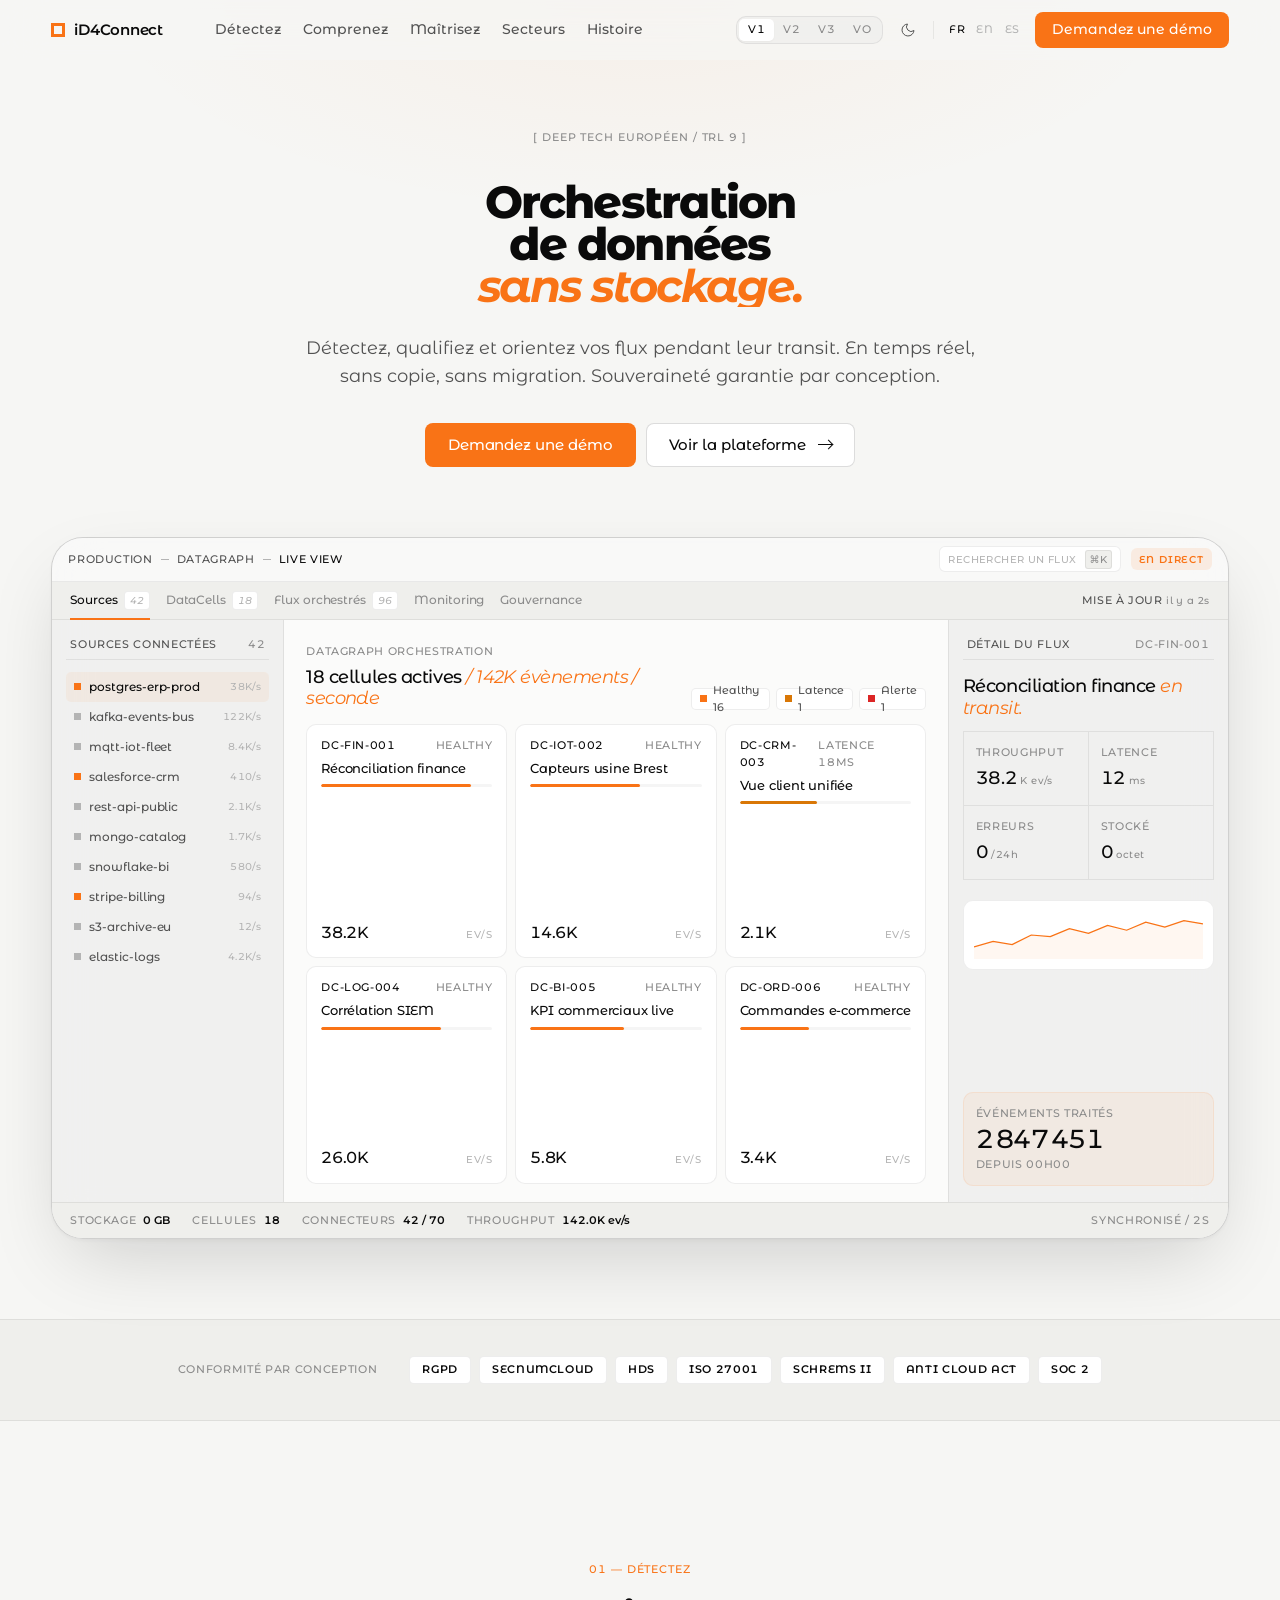
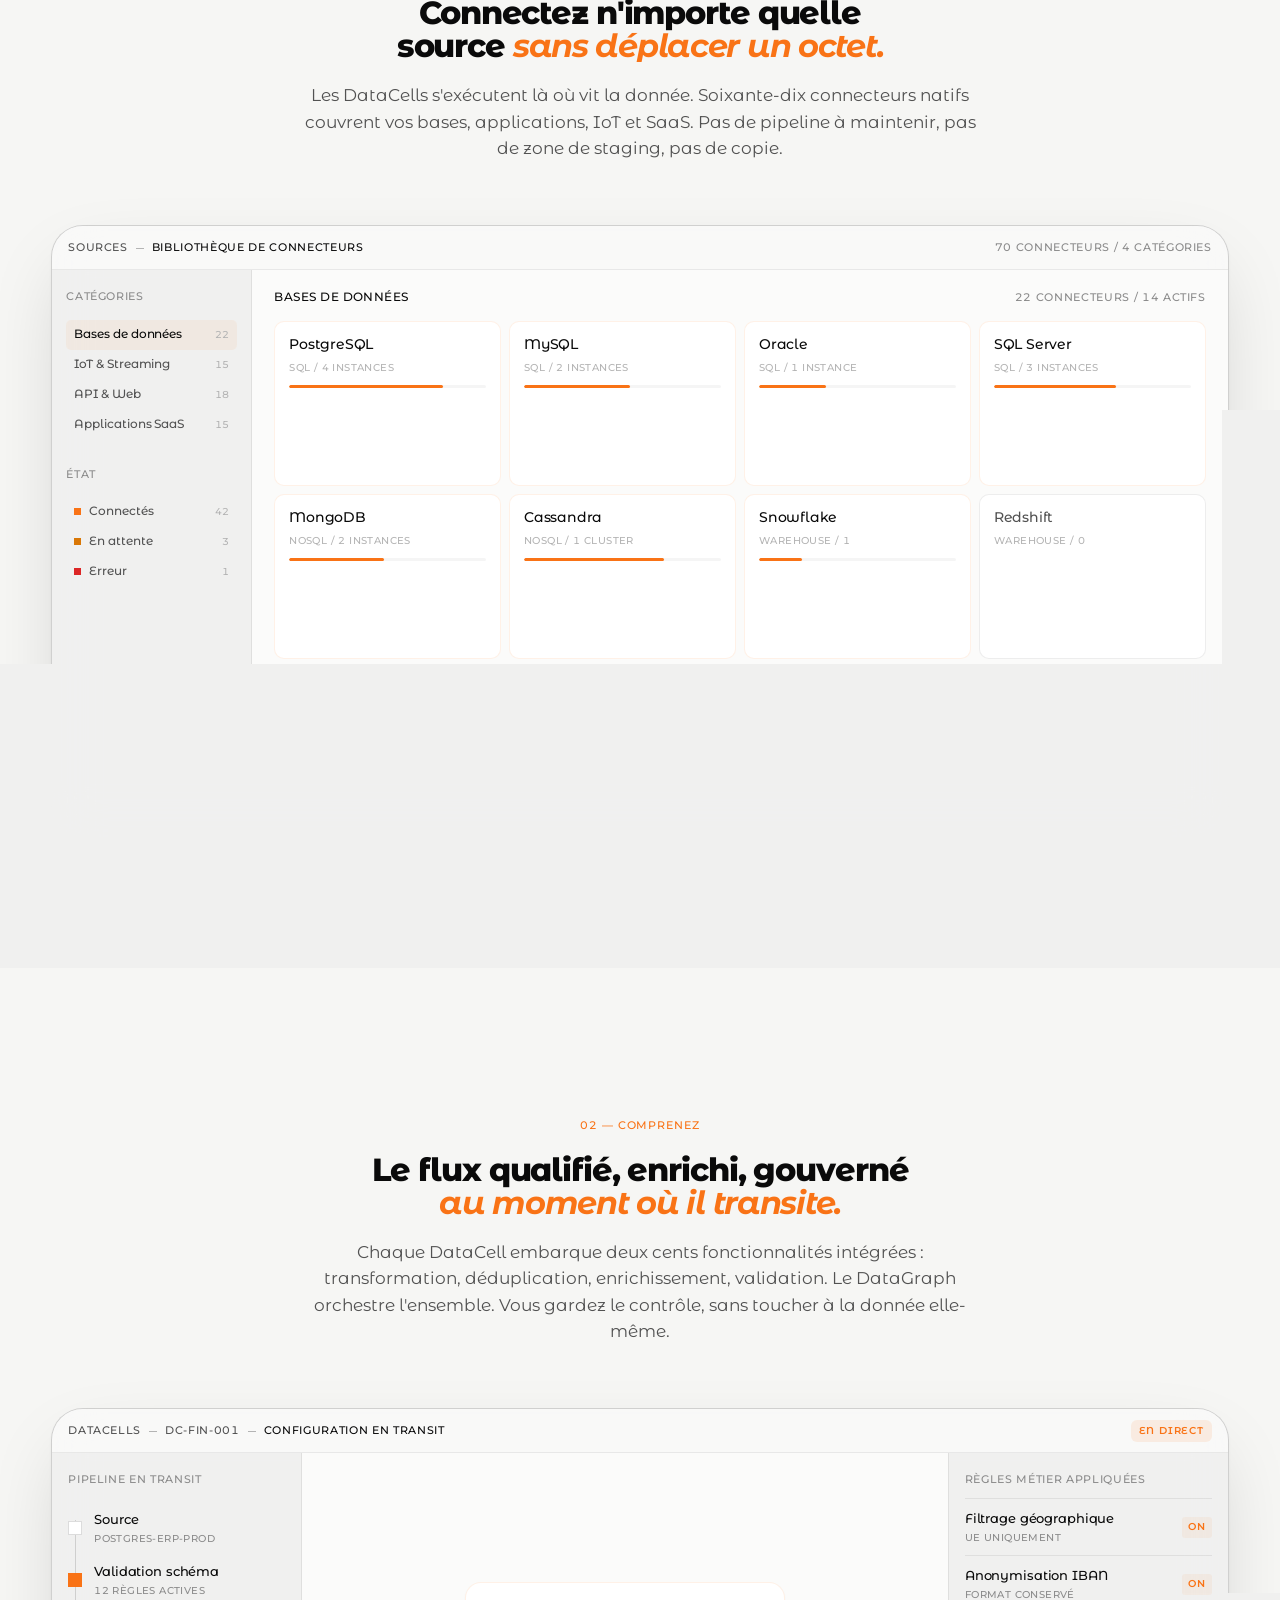
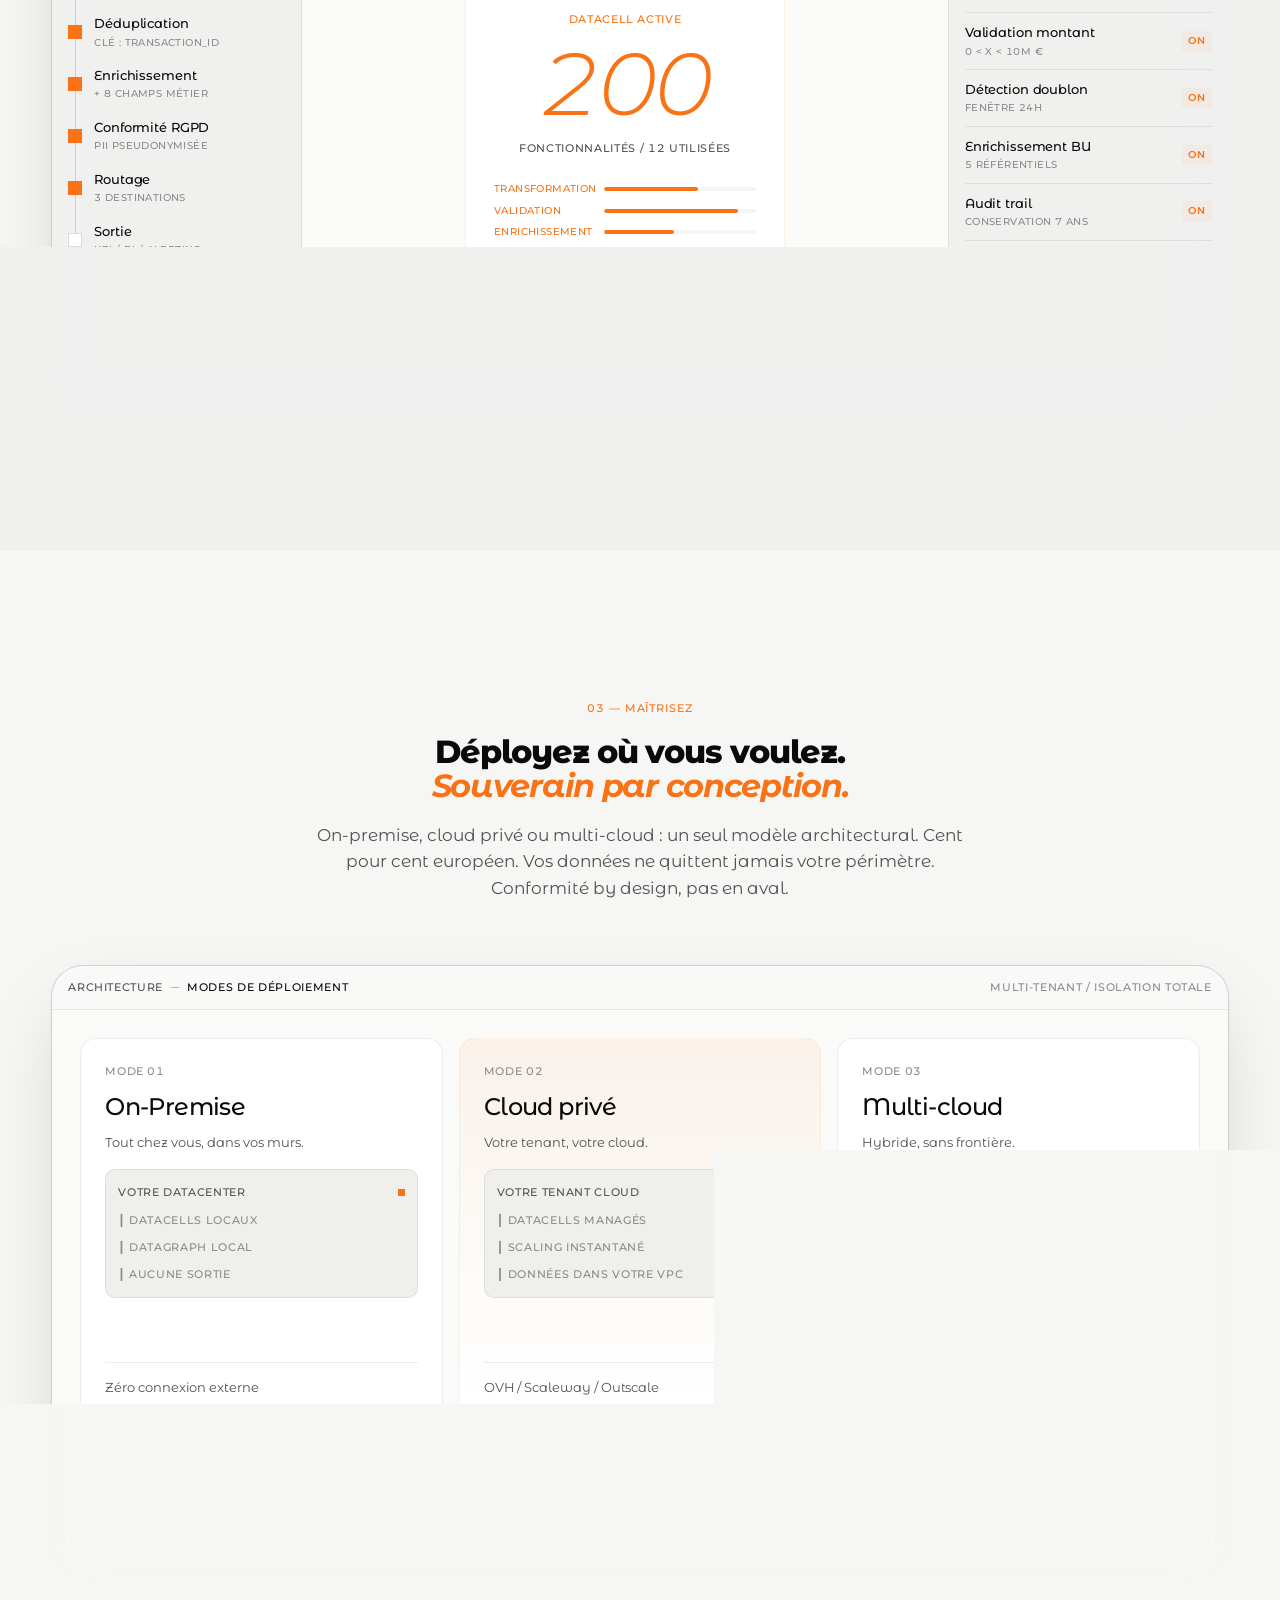
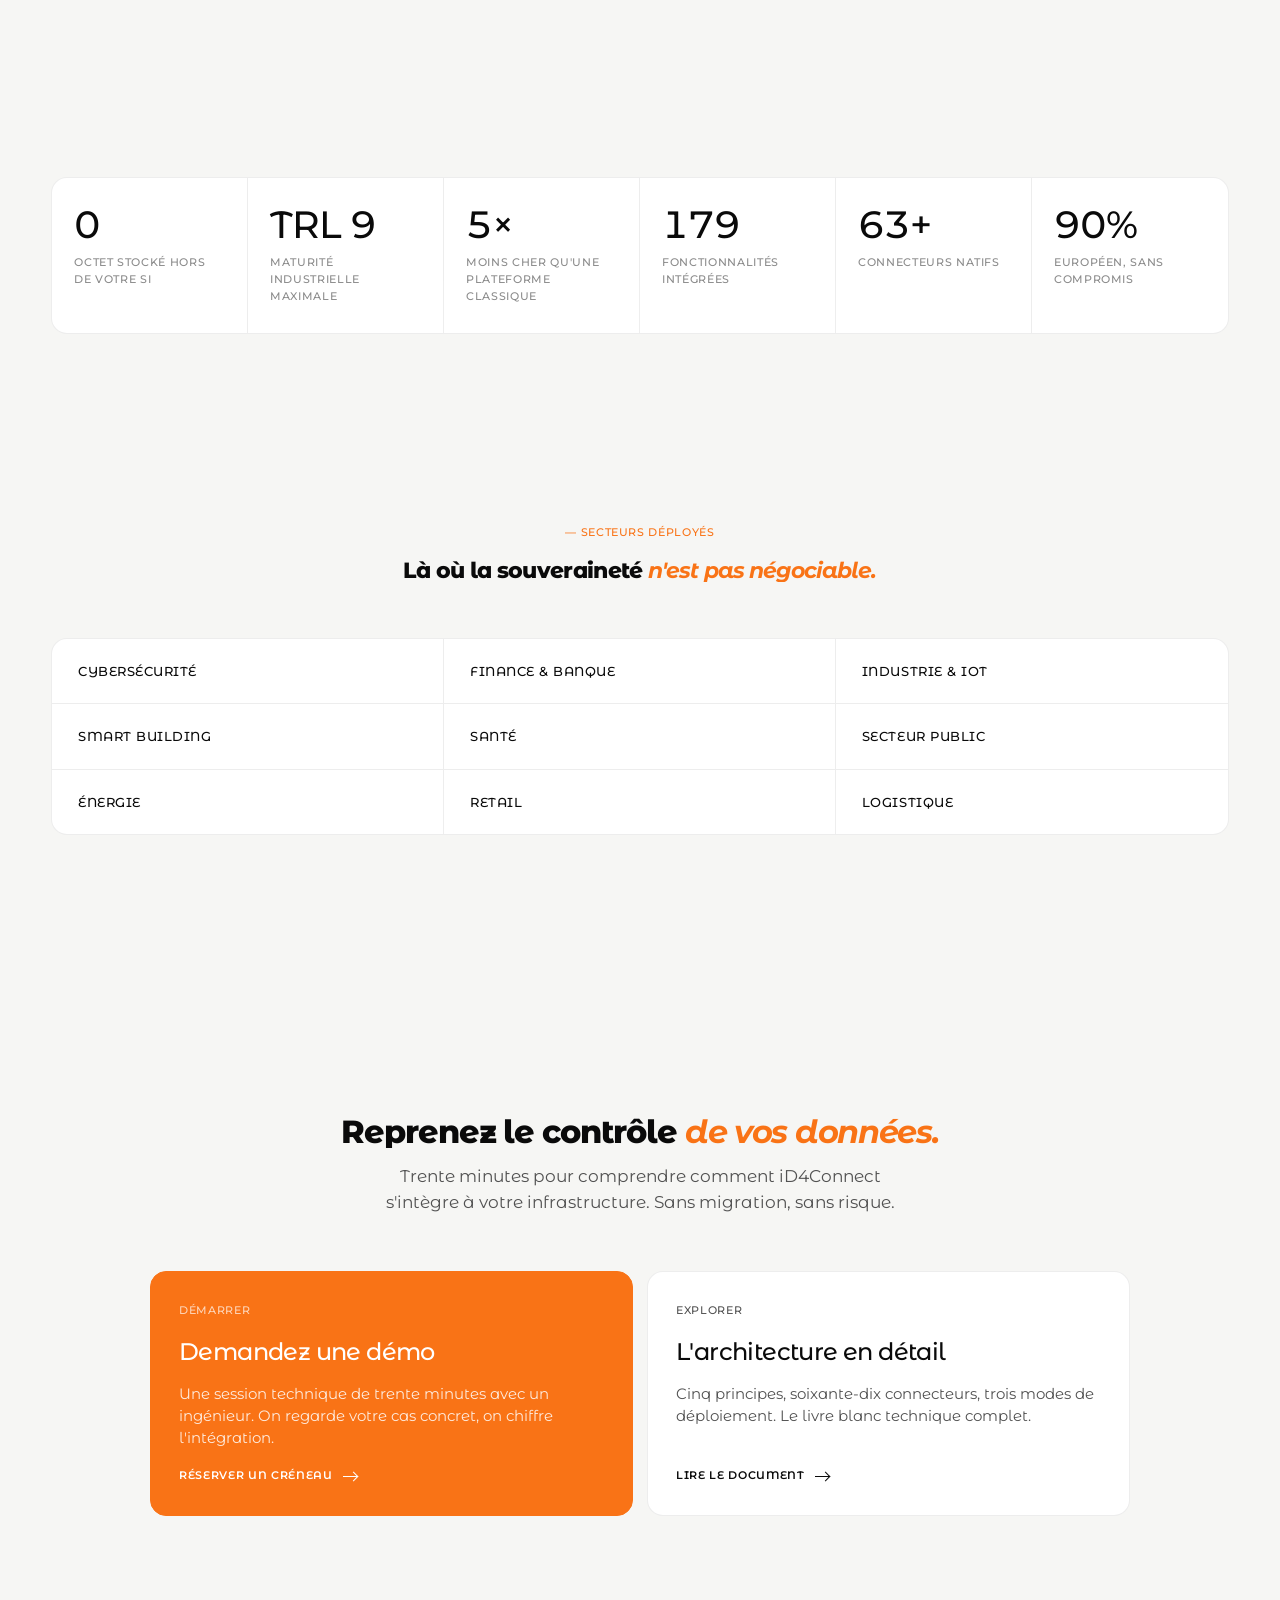
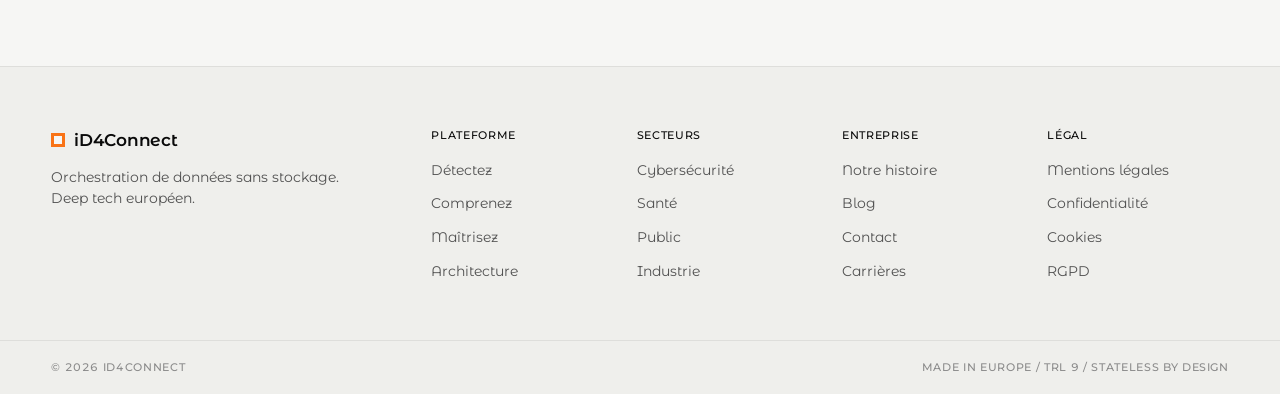
==== index.html @ 60de9e03 "Initial commit: 4 versions de homepage iD4Connect (V1 interfere, V2 Wibify, V3 Databahn, VO original" ====
<!DOCTYPE html>
<html lang="fr" data-theme="light">
<head>
<meta charset="UTF-8">
<meta name="viewport" content="width=device-width, initial-scale=1.0">
<title>iD4Connect — Orchestration de données sans stockage</title>
<meta name="description" content="iD4Connect oriente vos données pendant leur transit. En temps réel, sans copie, sans migration. Souveraineté garantie. Deep tech européen.">
<meta name="theme-color" content="#F6F6F4" media="(prefers-color-scheme: light)">
<meta name="theme-color" content="#0F0F10" media="(prefers-color-scheme: dark)">
<link rel="preconnect" href="https://fonts.googleapis.com">
<link rel="preconnect" href="https://fonts.gstatic.com" crossorigin>
<link href="https://fonts.googleapis.com/css2?family=Montserrat:ital,wght@0,200..900;1,200..900&display=swap" rel="stylesheet">
<link rel="stylesheet" href="css/style.css">
<script>
  (function(){
    try {
      const stored = localStorage.getItem('id4-theme');
      const theme = stored || (window.matchMedia('(prefers-color-scheme: dark)').matches ? 'dark' : 'light');
      document.documentElement.setAttribute('data-theme', theme);
    } catch(e) {}
  })();
</script>
</head>
<body>

<header class="hd" id="hd">
  <div class="hd__inner">
    <a class="hd__brand" href="/">
      <span class="mark"></span>
      <span>iD4Connect</span>
    </a>
    <nav class="hd__nav">
      <a href="#detect">Détectez</a>
      <a href="#understand">Comprenez</a>
      <a href="#master">Maîtrisez</a>
      <a href="#sectors">Secteurs</a>
      <a href="#story">Histoire</a>
    </nav>
    <div class="hd__tools">
      <div class="ver">
        <a class="ver__opt is-active" href="index.html">V1</a>
        <a class="ver__opt" href="v2.html">V2</a>
        <a class="ver__opt" href="v3.html">V3</a>
        <a class="ver__opt" href="vo.html">VO</a>
      </div>
      <button class="hd__theme" id="themeBtn" aria-label="Thème">
        <svg class="ic ic--sun" viewBox="0 0 24 24" fill="none" stroke="currentColor" stroke-width="1.5"><circle cx="12" cy="12" r="4"/><path d="M12 3v2M12 19v2M5.6 5.6l1.4 1.4M17 17l1.4 1.4M3 12h2M19 12h2M5.6 18.4 7 17M17 7l1.4-1.4"/></svg>
        <svg class="ic ic--moon" viewBox="0 0 24 24" fill="none" stroke="currentColor" stroke-width="1.5"><path d="M21 12.8A9 9 0 1 1 11.2 3a7 7 0 0 0 9.8 9.8Z"/></svg>
      </button>
      <div class="lang">
        <button class="is-active">FR</button>
        <button>EN</button>
        <button>ES</button>
      </div>
      <a href="#demo" class="btn btn--accent hd__cta">Demandez une démo</a>
    </div>
  </div>
</header>


<main>


<!-- ========== HERO ========== -->
<section class="hero">
  <div class="wrap">

    <div class="hero__intro">
      <span class="caps">[ Deep tech européen / TRL 9 ]</span>
    </div>

    <div class="hero__center">
      <h1 class="hero__title reveal">
        Orchestration de données <em>sans stockage.</em>
      </h1>
      <p class="hero__sub reveal">
        Détectez, qualifiez et orientez vos flux pendant leur transit. En temps réel, sans copie, sans migration. Souveraineté garantie par conception.
      </p>
      <div class="hero__actions reveal">
        <a href="#demo" class="btn btn--accent btn--lg">Demandez une démo</a>
        <a href="#detect" class="btn btn--ghost btn--lg">Voir la plateforme<span class="arr"></span></a>
      </div>
    </div>

    <!-- ===== HERO MOCKUP : DataGraph Live ===== -->
    <figure class="mock mock--hero reveal" aria-hidden="true">
      <div class="mock__chrome">
        <div class="mock__crumbs">
          <span class="caps">Production</span>
          <span class="mock__sep"></span>
          <span class="caps">DataGraph</span>
          <span class="mock__sep"></span>
          <span class="caps text-ink">Live view</span>
        </div>
        <div class="mock__chrome-r">
          <span class="mock__search"><span class="caps">Rechercher un flux</span><span class="mock__kbd">⌘K</span></span>
          <span class="mock__live">EN DIRECT</span>
        </div>
      </div>

      <nav class="mock__tabs">
        <span class="mock__tab is-active">Sources <em class="num">42</em></span>
        <span class="mock__tab">DataCells <em class="num">18</em></span>
        <span class="mock__tab">Flux orchestrés <em class="num">96</em></span>
        <span class="mock__tab">Monitoring</span>
        <span class="mock__tab">Gouvernance</span>
        <span class="mock__tab-r"><span class="caps">Mise à jour</span> il y a 2s</span>
      </nav>

      <div class="mock__body">

        <aside class="mock__side">
          <div class="mock__side-head">
            <span class="caps">Sources connectées</span>
            <span class="caps mute">42</span>
          </div>
          <ul class="mock__list">
            <li class="is-active"><span class="sq sq--orange"></span>postgres-erp-prod<span class="mute">38K/s</span></li>
            <li><span class="sq"></span>kafka-events-bus<span class="mute">122K/s</span></li>
            <li><span class="sq"></span>mqtt-iot-fleet<span class="mute">8.4K/s</span></li>
            <li><span class="sq sq--orange"></span>salesforce-crm<span class="mute">410/s</span></li>
            <li><span class="sq"></span>rest-api-public<span class="mute">2.1K/s</span></li>
            <li><span class="sq"></span>mongo-catalog<span class="mute">1.7K/s</span></li>
            <li><span class="sq"></span>snowflake-bi<span class="mute">580/s</span></li>
            <li><span class="sq sq--orange"></span>stripe-billing<span class="mute">94/s</span></li>
            <li><span class="sq"></span>s3-archive-eu<span class="mute">12/s</span></li>
            <li><span class="sq"></span>elastic-logs<span class="mute">4.2K/s</span></li>
          </ul>
        </aside>

        <div class="mock__main">
          <div class="mock__main-head">
            <div>
              <span class="caps mute">DataGraph orchestration</span>
              <h3 class="mock__h">18 cellules actives <em>/ 142K évènements / seconde</em></h3>
            </div>
            <div class="mock__chips">
              <span class="chip"><span class="sq sq--orange"></span>Healthy 16</span>
              <span class="chip"><span class="sq sq--amber"></span>Latence 1</span>
              <span class="chip"><span class="sq sq--red"></span>Alerte 1</span>
            </div>
          </div>

          <div class="mock__cells">
            <article class="cellc">
              <header><span class="caps">DC-fin-001</span><span class="caps mute">Healthy</span></header>
              <h4>Réconciliation finance</h4>
              <div class="cellc__bar"><span style="width:84%"></span></div>
              <footer><span class="num">38.2K</span><span class="mute caps">ev/s</span></footer>
            </article>
            <article class="cellc">
              <header><span class="caps">DC-iot-002</span><span class="caps mute">Healthy</span></header>
              <h4>Capteurs usine Brest</h4>
              <div class="cellc__bar"><span style="width:64%"></span></div>
              <footer><span class="num">14.6K</span><span class="mute caps">ev/s</span></footer>
            </article>
            <article class="cellc cellc--alt">
              <header><span class="caps">DC-crm-003</span><span class="caps mute">Latence 18ms</span></header>
              <h4>Vue client unifiée</h4>
              <div class="cellc__bar cellc__bar--alt"><span style="width:48%"></span></div>
              <footer><span class="num">2.1K</span><span class="mute caps">ev/s</span></footer>
            </article>
            <article class="cellc">
              <header><span class="caps">DC-log-004</span><span class="caps mute">Healthy</span></header>
              <h4>Corrélation SIEM</h4>
              <div class="cellc__bar"><span style="width:72%"></span></div>
              <footer><span class="num">26.0K</span><span class="mute caps">ev/s</span></footer>
            </article>
            <article class="cellc">
              <header><span class="caps">DC-bi-005</span><span class="caps mute">Healthy</span></header>
              <h4>KPI commerciaux live</h4>
              <div class="cellc__bar"><span style="width:55%"></span></div>
              <footer><span class="num">5.8K</span><span class="mute caps">ev/s</span></footer>
            </article>
            <article class="cellc">
              <header><span class="caps">DC-ord-006</span><span class="caps mute">Healthy</span></header>
              <h4>Commandes e-commerce</h4>
              <div class="cellc__bar"><span style="width:39%"></span></div>
              <footer><span class="num">3.4K</span><span class="mute caps">ev/s</span></footer>
            </article>
          </div>
        </div>

        <aside class="mock__inspector">
          <div class="mock__side-head">
            <span class="caps">Détail du flux</span>
            <span class="caps mute">DC-fin-001</span>
          </div>
          <h3 class="mock__h">Réconciliation finance <em>en transit.</em></h3>
          <ul class="mock__stats">
            <li><span class="caps mute">Throughput</span><span class="num">38.2<span class="mute">K ev/s</span></span></li>
            <li><span class="caps mute">Latence</span><span class="num">12<span class="mute">ms</span></span></li>
            <li><span class="caps mute">Erreurs</span><span class="num">0<span class="mute">/24h</span></span></li>
            <li><span class="caps mute">Stocké</span><span class="num">0<span class="mute">octet</span></span></li>
          </ul>
          <div class="mock__chart" aria-hidden="true">
            <svg viewBox="0 0 240 60" preserveAspectRatio="none">
              <path d="M0 45 L20 38 L40 42 L60 30 L80 32 L100 22 L120 28 L140 18 L160 24 L180 14 L200 20 L220 12 L240 16" fill="none" stroke="var(--accent)" stroke-width="1.5" />
              <path d="M0 45 L20 38 L40 42 L60 30 L80 32 L100 22 L120 28 L140 18 L160 24 L180 14 L200 20 L220 12 L240 16 L240 60 L0 60 Z" fill="var(--accent-bg-soft)" />
            </svg>
          </div>
          <div class="mock__events">
            <span class="caps mute">Événements traités</span>
            <span class="big">2 847 391</span>
            <span class="caps mute">depuis 00h00</span>
          </div>
        </aside>
      </div>

      <footer class="mock__foot">
        <span><span class="caps mute">Stockage</span> <strong>0 GB</strong></span>
        <span><span class="caps mute">Cellules</span> <strong>18</strong></span>
        <span><span class="caps mute">Connecteurs</span> <strong>42 / 70</strong></span>
        <span><span class="caps mute">Throughput</span> <strong>142.0K ev/s</strong></span>
        <span class="mute caps">Synchronisé / 2s</span>
      </footer>
    </figure>

  </div>
</section>


<!-- ========== TRUST STRIP : COMPLIANCE ========== -->
<section class="trust">
  <div class="wrap trust__inner">
    <span class="caps mute">Conformité par conception</span>
    <ul class="trust__list">
      <li>RGPD</li>
      <li>SecNumCloud</li>
      <li>HDS</li>
      <li>ISO 27001</li>
      <li>Schrems II</li>
      <li>Anti CLOUD Act</li>
      <li>SOC 2</li>
    </ul>
  </div>
</section>


<!-- ========== SECTION 1 : DÉTECTEZ ========== -->
<section class="feature" id="detect">
  <div class="wrap">
    <header class="feature__head">
      <span class="caps">01 — Détectez</span>
      <h2 class="feature__title">
        Connectez n'importe quelle source <em>sans déplacer un octet.</em>
      </h2>
      <p class="feature__sub">
        Les DataCells s'exécutent là où vit la donnée. Soixante-dix connecteurs natifs couvrent vos bases, applications, IoT et SaaS. Pas de pipeline à maintenir, pas de zone de staging, pas de copie.
      </p>
    </header>

    <!-- ===== Mockup : Connecteurs ===== -->
    <figure class="mock mock--feature reveal" aria-hidden="true">
      <div class="mock__chrome">
        <div class="mock__crumbs">
          <span class="caps">Sources</span>
          <span class="mock__sep"></span>
          <span class="caps text-ink">Bibliothèque de connecteurs</span>
        </div>
        <div class="mock__chrome-r">
          <span class="caps mute">70 connecteurs / 4 catégories</span>
        </div>
      </div>

      <div class="conn">

        <aside class="conn__side">
          <span class="caps mute">Catégories</span>
          <ul class="conn__cats">
            <li class="is-active">Bases de données <span class="num">22</span></li>
            <li>IoT &amp; Streaming <span class="num">15</span></li>
            <li>API &amp; Web <span class="num">18</span></li>
            <li>Applications SaaS <span class="num">15</span></li>
          </ul>
          <span class="caps mute" style="margin-top:18px">État</span>
          <ul class="conn__cats">
            <li><span class="sq sq--orange"></span>Connectés <span class="num">42</span></li>
            <li><span class="sq sq--amber"></span>En attente <span class="num">3</span></li>
            <li><span class="sq sq--red"></span>Erreur <span class="num">1</span></li>
          </ul>
        </aside>

        <div class="conn__main">
          <div class="conn__bar">
            <span class="caps mute">Bases de données</span>
            <span class="caps mute">22 connecteurs / 14 actifs</span>
          </div>
          <div class="conn__grid">
            <article class="cn is-on"><div class="cn__name">PostgreSQL</div><div class="cn__sub mute caps">SQL / 4 instances</div><div class="cn__bar"><span style="width:78%"></span></div></article>
            <article class="cn is-on"><div class="cn__name">MySQL</div><div class="cn__sub mute caps">SQL / 2 instances</div><div class="cn__bar"><span style="width:54%"></span></div></article>
            <article class="cn is-on"><div class="cn__name">Oracle</div><div class="cn__sub mute caps">SQL / 1 instance</div><div class="cn__bar"><span style="width:34%"></span></div></article>
            <article class="cn is-on"><div class="cn__name">SQL Server</div><div class="cn__sub mute caps">SQL / 3 instances</div><div class="cn__bar"><span style="width:62%"></span></div></article>
            <article class="cn is-on"><div class="cn__name">MongoDB</div><div class="cn__sub mute caps">NoSQL / 2 instances</div><div class="cn__bar"><span style="width:48%"></span></div></article>
            <article class="cn is-on"><div class="cn__name">Cassandra</div><div class="cn__sub mute caps">NoSQL / 1 cluster</div><div class="cn__bar"><span style="width:71%"></span></div></article>
            <article class="cn is-on"><div class="cn__name">Snowflake</div><div class="cn__sub mute caps">Warehouse / 1</div><div class="cn__bar"><span style="width:22%"></span></div></article>
            <article class="cn"><div class="cn__name">Redshift</div><div class="cn__sub mute caps">Warehouse / 0</div></article>
            <article class="cn"><div class="cn__name">BigQuery</div><div class="cn__sub mute caps">Warehouse / 0</div></article>
            <article class="cn"><div class="cn__name">Redis</div><div class="cn__sub mute caps">Cache / 0</div></article>
            <article class="cn"><div class="cn__name">Elasticsearch</div><div class="cn__sub mute caps">Search / 0</div></article>
            <article class="cn cn--add"><div class="cn__name">+ Ajouter</div><div class="cn__sub mute caps">11 disponibles</div></article>
          </div>
        </div>
      </div>
    </figure>
  </div>
</section>


<!-- ========== SECTION 2 : COMPRENEZ ========== -->
<section class="feature" id="understand">
  <div class="wrap">
    <header class="feature__head">
      <span class="caps">02 — Comprenez</span>
      <h2 class="feature__title">
        Le flux qualifié, enrichi, gouverné <em>au moment où il transite.</em>
      </h2>
      <p class="feature__sub">
        Chaque DataCell embarque deux cents fonctionnalités intégrées : transformation, déduplication, enrichissement, validation. Le DataGraph orchestre l'ensemble. Vous gardez le contrôle, sans toucher à la donnée elle-même.
      </p>
    </header>

    <!-- ===== Mockup : Cellule en cours ===== -->
    <figure class="mock mock--feature reveal" aria-hidden="true">
      <div class="mock__chrome">
        <div class="mock__crumbs">
          <span class="caps">DataCells</span>
          <span class="mock__sep"></span>
          <span class="caps">DC-fin-001</span>
          <span class="mock__sep"></span>
          <span class="caps text-ink">Configuration en transit</span>
        </div>
        <div class="mock__chrome-r">
          <span class="mock__live">EN DIRECT</span>
        </div>
      </div>

      <div class="dccfg">
        <aside class="dccfg__pipeline">
          <span class="caps mute">Pipeline en transit</span>
          <ul class="pipe">
            <li><span class="pipe__sq"></span><div><strong>Source</strong><span class="mute caps">postgres-erp-prod</span></div></li>
            <li><span class="pipe__sq pipe__sq--on"></span><div><strong>Validation schéma</strong><span class="mute caps">12 règles actives</span></div></li>
            <li><span class="pipe__sq pipe__sq--on"></span><div><strong>Déduplication</strong><span class="mute caps">clé : transaction_id</span></div></li>
            <li><span class="pipe__sq pipe__sq--on"></span><div><strong>Enrichissement</strong><span class="mute caps">+ 8 champs métier</span></div></li>
            <li><span class="pipe__sq pipe__sq--on"></span><div><strong>Conformité RGPD</strong><span class="mute caps">PII pseudonymisée</span></div></li>
            <li><span class="pipe__sq pipe__sq--on"></span><div><strong>Routage</strong><span class="mute caps">3 destinations</span></div></li>
            <li><span class="pipe__sq"></span><div><strong>Sortie</strong><span class="mute caps">KPI / BI / alerting</span></div></li>
          </ul>
        </aside>

        <div class="dccfg__center">
          <div class="dccfg__hero">
            <span class="caps mute">DataCell active</span>
            <div class="dccfg__num"><em>200</em></div>
            <span class="caps">fonctionnalités / 12 utilisées</span>
            <div class="dccfg__meter">
              <div class="dccfg__meter-row"><span class="caps mute">Transformation</span><span class="meter"><span style="width:62%"></span></span></div>
              <div class="dccfg__meter-row"><span class="caps mute">Validation</span><span class="meter"><span style="width:88%"></span></span></div>
              <div class="dccfg__meter-row"><span class="caps mute">Enrichissement</span><span class="meter"><span style="width:46%"></span></span></div>
              <div class="dccfg__meter-row"><span class="caps mute">Gouvernance</span><span class="meter"><span style="width:74%"></span></span></div>
            </div>
          </div>
        </div>

        <aside class="dccfg__rules">
          <span class="caps mute">Règles métier appliquées</span>
          <ul class="rules">
            <li><div><strong>Filtrage géographique</strong><span class="mute caps">UE uniquement</span></div><span class="caps">ON</span></li>
            <li><div><strong>Anonymisation IBAN</strong><span class="mute caps">format conservé</span></div><span class="caps">ON</span></li>
            <li><div><strong>Validation montant</strong><span class="mute caps">0 &lt; x &lt; 10M €</span></div><span class="caps">ON</span></li>
            <li><div><strong>Détection doublon</strong><span class="mute caps">fenêtre 24h</span></div><span class="caps">ON</span></li>
            <li><div><strong>Enrichissement BU</strong><span class="mute caps">5 référentiels</span></div><span class="caps">ON</span></li>
            <li><div><strong>Audit trail</strong><span class="mute caps">conservation 7 ans</span></div><span class="caps">ON</span></li>
          </ul>
        </aside>
      </div>
    </figure>
  </div>
</section>


<!-- ========== SECTION 3 : MAÎTRISEZ ========== -->
<section class="feature" id="master">
  <div class="wrap">
    <header class="feature__head">
      <span class="caps">03 — Maîtrisez</span>
      <h2 class="feature__title">
        Déployez où vous voulez. <em>Souverain par conception.</em>
      </h2>
      <p class="feature__sub">
        On-premise, cloud privé ou multi-cloud : un seul modèle architectural. Cent pour cent européen. Vos données ne quittent jamais votre périmètre. Conformité by design, pas en aval.
      </p>
    </header>

    <!-- ===== Mockup : Modes de déploiement ===== -->
    <figure class="mock mock--feature reveal" aria-hidden="true">
      <div class="mock__chrome">
        <div class="mock__crumbs">
          <span class="caps">Architecture</span>
          <span class="mock__sep"></span>
          <span class="caps text-ink">Modes de déploiement</span>
        </div>
        <div class="mock__chrome-r">
          <span class="caps mute">Multi-tenant / isolation totale</span>
        </div>
      </div>

      <div class="dep">

        <article class="dep__mode">
          <header>
            <span class="caps mute">Mode 01</span>
            <h3>On-Premise</h3>
            <p>Tout chez vous, dans vos murs.</p>
          </header>
          <div class="dep__schema">
            <span class="schema-row"><span class="caps">Votre datacenter</span><span class="sq sq--orange"></span></span>
            <span class="schema-row"><span class="caps mute">┃ DataCells locaux</span></span>
            <span class="schema-row"><span class="caps mute">┃ DataGraph local</span></span>
            <span class="schema-row"><span class="caps mute">┃ Aucune sortie</span></span>
          </div>
          <ul class="dep__feat">
            <li>Zéro connexion externe</li>
            <li>Air-gap possible</li>
            <li>Conformité défense / santé</li>
          </ul>
        </article>

        <article class="dep__mode dep__mode--alt">
          <header>
            <span class="caps mute">Mode 02</span>
            <h3>Cloud privé</h3>
            <p>Votre tenant, votre cloud.</p>
          </header>
          <div class="dep__schema">
            <span class="schema-row"><span class="caps">Votre tenant cloud</span><span class="sq sq--orange"></span></span>
            <span class="schema-row"><span class="caps mute">┃ DataCells managés</span></span>
            <span class="schema-row"><span class="caps mute">┃ Scaling instantané</span></span>
            <span class="schema-row"><span class="caps mute">┃ Données dans votre VPC</span></span>
          </div>
          <ul class="dep__feat">
            <li>OVH / Scaleway / Outscale</li>
            <li>Azure / AWS / GCP</li>
            <li>Compatible souveraineté</li>
          </ul>
        </article>

        <article class="dep__mode">
          <header>
            <span class="caps mute">Mode 03</span>
            <h3>Multi-cloud</h3>
            <p>Hybride, sans frontière.</p>
          </header>
          <div class="dep__schema">
            <span class="schema-row"><span class="caps">Sensible / local</span><span class="sq sq--orange"></span></span>
            <span class="schema-row"><span class="caps">Léger / cloud</span><span class="sq sq--orange"></span></span>
            <span class="schema-row"><span class="caps mute">┃ DataGraph fédéré</span></span>
            <span class="schema-row"><span class="caps mute">┃ Migration progressive</span></span>
          </div>
          <ul class="dep__feat">
            <li>Données locales chez vous</li>
            <li>Flux légers en cloud</li>
            <li>Bascule sans interruption</li>
          </ul>
        </article>
      </div>

      <footer class="dep__foot">
        <span class="caps mute">Conformité par conception</span>
        <ul class="dep__badges">
          <li>RGPD</li>
          <li>Schrems II</li>
          <li>Anti CLOUD Act</li>
          <li>HDS</li>
          <li>SecNumCloud</li>
          <li>ISO 27001</li>
        </ul>
      </footer>
    </figure>
  </div>
</section>


<!-- ========== STATS ========== -->
<section class="metrics">
  <div class="wrap">
    <div class="mt__row">
      <div class="mt"><span class="mt__num"><span class="ct" data-target="0">0</span></span><span class="caps mute">octet stocké hors de votre SI</span></div>
      <div class="mt"><span class="mt__num">TRL <span class="ct" data-target="9">9</span></span><span class="caps mute">maturité industrielle maximale</span></div>
      <div class="mt"><span class="mt__num"><span class="ct" data-target="5">5</span>×</span><span class="caps mute">moins cher qu'une plateforme classique</span></div>
      <div class="mt"><span class="mt__num"><span class="ct" data-target="200">200</span></span><span class="caps mute">fonctionnalités intégrées</span></div>
      <div class="mt"><span class="mt__num"><span class="ct" data-target="70">70</span>+</span><span class="caps mute">connecteurs natifs</span></div>
      <div class="mt"><span class="mt__num"><span class="ct" data-target="100">100</span>%</span><span class="caps mute">européen, sans compromis</span></div>
    </div>
  </div>
</section>


<!-- ========== SECTORS ========== -->
<section class="sectors" id="sectors">
  <div class="wrap">
    <header class="sc__head">
      <span class="caps">— Secteurs déployés</span>
      <h2 class="sc__title">
        Là où la souveraineté <em>n'est pas négociable.</em>
      </h2>
    </header>
    <ul class="sc__list">
      <li>Cybersécurité</li>
      <li>Finance &amp; Banque</li>
      <li>Industrie &amp; IoT</li>
      <li>Smart Building</li>
      <li>Santé</li>
      <li>Secteur Public</li>
      <li>Énergie</li>
      <li>Retail</li>
      <li>Logistique</li>
    </ul>
  </div>
</section>


<!-- ========== FINAL CTA ========== -->
<section class="final-cta" id="demo">
  <div class="wrap">
    <header class="fc__head">
      <h2 class="fc__title">
        Reprenez le contrôle <em>de vos données.</em>
      </h2>
      <p class="fc__sub">
        Trente minutes pour comprendre comment iD4Connect s'intègre à votre infrastructure. Sans migration, sans risque.
      </p>
    </header>
    <div class="fc__cards">
      <a href="#" class="fc__card fc__card--primary">
        <span class="caps fc__tag">Démarrer</span>
        <h3>Demandez une démo</h3>
        <p>Une session technique de trente minutes avec un ingénieur. On regarde votre cas concret, on chiffre l'intégration.</p>
        <span class="fc__action">Réserver un créneau<span class="arr"></span></span>
      </a>
      <a href="#" class="fc__card">
        <span class="caps fc__tag">Explorer</span>
        <h3>L'architecture en détail</h3>
        <p>Cinq principes, soixante-dix connecteurs, trois modes de déploiement. Le livre blanc technique complet.</p>
        <span class="fc__action">Lire le document<span class="arr"></span></span>
      </a>
    </div>
  </div>
</section>

</main>


<footer class="ft">
  <div class="wrap ft__inner">
    <div class="ft__brand">
      <div class="hd__brand"><span class="mark"></span><span>iD4Connect</span></div>
      <p>Orchestration de données sans stockage.<br>Deep tech européen.</p>
    </div>
    <div class="ft__cols">
      <div class="ft__col"><span class="caps">Plateforme</span><ul><li><a href="#detect">Détectez</a></li><li><a href="#understand">Comprenez</a></li><li><a href="#master">Maîtrisez</a></li><li><a href="#">Architecture</a></li></ul></div>
      <div class="ft__col"><span class="caps">Secteurs</span><ul><li><a href="#">Cybersécurité</a></li><li><a href="#">Santé</a></li><li><a href="#">Public</a></li><li><a href="#">Industrie</a></li></ul></div>
      <div class="ft__col"><span class="caps">Entreprise</span><ul><li><a href="#">Notre histoire</a></li><li><a href="#">Blog</a></li><li><a href="#">Contact</a></li><li><a href="#">Carrières</a></li></ul></div>
      <div class="ft__col"><span class="caps">Légal</span><ul><li><a href="#">Mentions légales</a></li><li><a href="#">Confidentialité</a></li><li><a href="#">Cookies</a></li><li><a href="#">RGPD</a></li></ul></div>
    </div>
  </div>
  <div class="ft__bottom">
    <div class="wrap ft__bottom-inner">
      <span class="caps mute">© 2026 iD4Connect</span>
      <span class="caps mute">Made in Europe / TRL 9 / Stateless by design</span>
    </div>
  </div>
</footer>

<script src="js/main.js"></script>
</body>
</html>
---- css/style.css ----
/* ============================================================
   iD4Connect V1 — interfere.com inspired
   ONE FONT : Inter Variable (italic + roman, 200-900)
   Brand orange : #F97316
   ============================================================ */

:root[data-theme="light"] {
  --bg: #F6F6F4;
  --bg-deep: #EFEFEC;
  --surface: #FFFFFF;
  --surface-soft: rgba(235, 235, 235, 0.55);
  --surface-glass: rgba(255, 255, 255, 0.6);

  --ink-1: #0A0A0A;
  --ink-2: #525252;
  --ink-3: #8B8B8B;
  --ink-4: #B4B4B4;

  --line-1: rgba(10, 10, 10, 0.07);
  --line-2: rgba(10, 10, 10, 0.14);
  --line-3: rgba(10, 10, 10, 0.04);

  --accent: #F97316;
  --accent-hover: #EA6C0A;
  --accent-soft: rgba(249, 115, 22, 0.10);
  --accent-bg-soft: rgba(249, 115, 22, 0.06);
  --accent-fg: #FFFFFF;

  --amber: #D97706;
  --red: #DC2626;

  --shadow-mock: 0 2px 4px rgba(10,10,10,0.04), 0 30px 80px -20px rgba(10,10,10,0.18);
  --shadow-card: 0 1px 2px rgba(10,10,10,0.04);
  --shadow-card-hover: 0 6px 24px rgba(10,10,10,0.08);

  --gradient-bg: radial-gradient(ellipse 70% 40% at 50% 0%, rgba(249,115,22,0.05) 0%, transparent 60%);
}

:root[data-theme="dark"] {
  --bg: #0F0F10;
  --bg-deep: #08080A;
  --surface: #1A1A1B;
  --surface-soft: rgba(255, 255, 255, 0.04);
  --surface-glass: rgba(26, 26, 27, 0.6);

  --ink-1: #F5F5F4;
  --ink-2: #B0B0B0;
  --ink-3: #777777;
  --ink-4: #525252;

  --line-1: rgba(255, 255, 255, 0.07);
  --line-2: rgba(255, 255, 255, 0.16);
  --line-3: rgba(255, 255, 255, 0.04);

  --accent: #FF7A1A;
  --accent-hover: #F97316;
  --accent-soft: rgba(255, 122, 26, 0.12);
  --accent-bg-soft: rgba(255, 122, 26, 0.08);
  --accent-fg: #0F0F10;

  --amber: #F59E0B;
  --red: #EF4444;

  --shadow-mock: 0 2px 4px rgba(0,0,0,0.5), 0 30px 80px -20px rgba(0,0,0,0.6);
  --shadow-card: 0 1px 2px rgba(0,0,0,0.4);
  --shadow-card-hover: 0 6px 24px rgba(0,0,0,0.5);

  --gradient-bg: radial-gradient(ellipse 70% 40% at 50% 0%, rgba(255,122,26,0.08) 0%, transparent 60%);
}

:root {
  --font: "Montserrat", -apple-system, system-ui, sans-serif;

  --header-h: 60px;
  --max: 1320px;
  --pad-x: clamp(20px, 4vw, 56px);

  --r-xs: 4px;
  --r-sm: 6px;
  --r-md: 10px;
  --r-lg: 16px;
  --r-xl: 24px;
  --r-2xl: 32px;

  --ease: cubic-bezier(0.16, 1, 0.3, 1);
  --ease-io: cubic-bezier(0.65, 0, 0.35, 1);
}

* { box-sizing: border-box; margin: 0; padding: 0; }

html {
  background: var(--bg);
  color: var(--ink-1);
  font-family: var(--font);
  -webkit-font-smoothing: antialiased;
  -moz-osx-font-smoothing: grayscale;
  scroll-behavior: smooth;
  scroll-padding-top: var(--header-h);
  font-feature-settings: "ss01", "cv01", "cv11";
}

body {
  font-size: 16px;
  line-height: 1.55;
  background: var(--bg);
  background-image: var(--gradient-bg);
  background-attachment: fixed;
  color: var(--ink-1);
  overflow-x: hidden;
  transition: background-color 0.3s var(--ease), color 0.3s var(--ease);
}

::selection { background: var(--accent); color: var(--accent-fg); }

a { color: inherit; text-decoration: none; }
button { background: none; border: 0; color: inherit; cursor: pointer; font: inherit; }
ul, ol { list-style: none; }
img, svg { display: block; max-width: 100%; }
em { font-style: italic; font-weight: inherit; }

.wrap {
  width: 100%;
  max-width: var(--max);
  margin: 0 auto;
  padding-left: var(--pad-x);
  padding-right: var(--pad-x);
}

.caps {
  display: inline-block;
  font-size: 11px;
  font-weight: 500;
  letter-spacing: 0.06em;
  text-transform: uppercase;
  color: var(--ink-2);
  font-feature-settings: "tnum";
}

.text-ink { color: var(--ink-1); }
.mute { color: var(--ink-3); }
.num { font-variant-numeric: tabular-nums; font-weight: 500; }


/* ============ HEADER ============ */

.hd {
  position: fixed;
  top: 0; left: 0; right: 0;
  z-index: 100;
  height: var(--header-h);
  background: color-mix(in srgb, var(--bg) 75%, transparent);
  backdrop-filter: blur(20px) saturate(140%);
  -webkit-backdrop-filter: blur(20px) saturate(140%);
  border-bottom: 0.5px solid transparent;
  transition: background 0.3s var(--ease), border-color 0.3s var(--ease);
}

.hd.is-scrolled { border-bottom-color: var(--line-1); }

.hd__inner {
  height: 100%;
  max-width: var(--max);
  margin: 0 auto;
  padding: 0 var(--pad-x);
  display: flex;
  align-items: center;
  gap: 28px;
}

.hd__brand {
  display: flex;
  align-items: center;
  gap: 9px;
  font-size: 15px;
  font-weight: 600;
  letter-spacing: -0.015em;
  flex-shrink: 0;
}

.mark {
  width: 14px;
  height: 14px;
  background: var(--accent);
  position: relative;
  flex-shrink: 0;
}
.mark::after {
  content: "";
  position: absolute;
  inset: 3px;
  background: var(--bg);
}

.hd__nav {
  display: flex;
  align-items: center;
  gap: 2px;
  margin-left: 14px;
}

.hd__nav a {
  height: 28px;
  padding: 0 10px;
  display: inline-flex;
  align-items: center;
  font-size: 13.5px;
  font-weight: 500;
  color: var(--ink-2);
  border-radius: var(--r-sm);
  transition: color 0.15s, background 0.15s;
}

.hd__nav a:hover { color: var(--ink-1); background: var(--line-3); }

.hd__tools {
  margin-left: auto;
  display: flex;
  align-items: center;
  gap: 10px;
}

.ver {
  display: flex;
  align-items: center;
  height: 28px;
  padding: 2px;
  background: var(--surface-soft);
  border: 0.5px solid var(--line-1);
  border-radius: var(--r-md);
}
.ver__opt {
  height: 22px;
  padding: 0 9px;
  display: inline-flex;
  align-items: center;
  font-size: 11px;
  font-weight: 500;
  letter-spacing: 0.04em;
  color: var(--ink-3);
  border-radius: 5px;
  transition: color 0.15s, background 0.15s;
  font-variant-numeric: tabular-nums;
}
.ver__opt:hover { color: var(--ink-1); }
.ver__opt.is-active {
  background: var(--surface);
  color: var(--ink-1);
  box-shadow: var(--shadow-card);
}

.hd__theme {
  width: 30px;
  height: 30px;
  display: inline-flex;
  align-items: center;
  justify-content: center;
  border-radius: var(--r-sm);
  color: var(--ink-2);
  transition: color 0.15s, background 0.15s;
}
.hd__theme:hover { color: var(--ink-1); background: var(--line-3); }
.hd__theme .ic { width: 16px; height: 16px; }

[data-theme="light"] .ic--moon { display: block; }
[data-theme="light"] .ic--sun { display: none; }
[data-theme="dark"] .ic--moon { display: none; }
[data-theme="dark"] .ic--sun { display: block; }

.lang {
  display: flex;
  align-items: center;
  gap: 1px;
  padding-left: 10px;
  border-left: 0.5px solid var(--line-1);
  height: 18px;
}
.lang button {
  font-size: 11px;
  font-weight: 500;
  letter-spacing: 0.06em;
  color: var(--ink-4);
  padding: 0 5px;
  transition: color 0.15s;
}
.lang button:hover { color: var(--ink-2); }
.lang button.is-active { color: var(--ink-1); }


/* ============ BUTTONS ============ */

.btn {
  display: inline-flex;
  align-items: center;
  justify-content: center;
  gap: 8px;
  height: 36px;
  padding: 0 16px;
  font-size: 13.5px;
  font-weight: 500;
  letter-spacing: -0.005em;
  border: 0.5px solid transparent;
  border-radius: 8px;
  cursor: pointer;
  transition: background 0.15s var(--ease), color 0.15s var(--ease), border-color 0.15s var(--ease);
  white-space: nowrap;
}

.btn--lg { height: 44px; padding: 0 22px; font-size: 14.5px; }

.btn--accent { background: var(--accent); color: var(--accent-fg); }
.btn--accent:hover { background: var(--accent-hover); }

.btn--ghost {
  background: var(--surface);
  color: var(--ink-1);
  border-color: var(--line-2);
}
.btn--ghost:hover { background: var(--bg-deep); }

.arr {
  display: inline-block;
  width: 14px;
  height: 1px;
  background: currentColor;
  position: relative;
  margin-left: 4px;
  transition: width 0.2s var(--ease);
}
.arr::after {
  content: "";
  position: absolute;
  right: 0; top: -3px;
  width: 6px; height: 6px;
  border-top: 1px solid currentColor;
  border-right: 1px solid currentColor;
  transform: rotate(45deg);
}
.btn:hover .arr, a:hover .arr { width: 22px; }


/* ============ HERO ============ */

.hero {
  padding-top: calc(var(--header-h) + 64px);
  padding-bottom: 80px;
  position: relative;
}

.hero__intro {
  margin-bottom: 32px;
  text-align: center;
}

.hero__intro .caps {
  color: var(--ink-3);
  letter-spacing: 0.08em;
  font-size: 11px;
}

.hero__center {
  display: flex;
  flex-direction: column;
  align-items: center;
  text-align: center;
  margin-bottom: 70px;
  gap: 28px;
}

.hero__title {
  font-size: clamp(44px, 7vw, 112px);
  line-height: 0.94;
  letter-spacing: -0.04em;
  font-weight: 500;
  color: var(--ink-1);
  max-width: 17ch;
  font-variation-settings: "opsz" 32;
}

.hero__title em {
  font-style: italic;
  font-weight: 400;
  color: var(--accent);
  letter-spacing: -0.05em;
}

.hero__sub {
  font-size: 18px;
  line-height: 1.55;
  color: var(--ink-2);
  max-width: 56ch;
}

.hero__actions {
  display: flex;
  gap: 10px;
  flex-wrap: wrap;
  justify-content: center;
  margin-top: 4px;
}


/* ============ MOCKUP — common ============ */

.mock {
  width: 100%;
  background: var(--surface-soft);
  backdrop-filter: blur(24px);
  -webkit-backdrop-filter: blur(24px);
  border: 0.5px solid var(--line-2);
  border-radius: var(--r-2xl);
  overflow: hidden;
  box-shadow: var(--shadow-mock);
  display: flex;
  flex-direction: column;
}

.mock--hero { height: clamp(560px, 78vh, 800px); }
.mock--feature { height: clamp(520px, 68vh, 680px); }

.mock__chrome {
  display: flex;
  align-items: center;
  justify-content: space-between;
  padding: 0 16px;
  height: 44px;
  border-bottom: 0.5px solid var(--line-1);
  background: color-mix(in srgb, var(--surface) 60%, transparent);
}

.mock__crumbs {
  display: flex;
  align-items: center;
  gap: 8px;
  font-size: 11px;
  letter-spacing: 0.04em;
  color: var(--ink-3);
}

.mock__sep {
  width: 8px; height: 0.5px;
  background: var(--ink-4);
}

.mock__chrome-r {
  display: flex;
  align-items: center;
  gap: 10px;
}

.mock__search {
  display: inline-flex;
  align-items: center;
  gap: 8px;
  height: 26px;
  padding: 0 8px;
  background: var(--surface);
  border: 0.5px solid var(--line-1);
  border-radius: var(--r-sm);
}

.mock__search .caps {
  color: var(--ink-4);
  font-size: 10px;
  letter-spacing: 0.04em;
}

.mock__kbd {
  font-size: 10px;
  font-weight: 500;
  color: var(--ink-3);
  padding: 1px 4px;
  background: var(--bg-deep);
  border: 0.5px solid var(--line-1);
  border-radius: 3px;
}

.mock__live {
  display: inline-flex;
  align-items: center;
  height: 22px;
  padding: 0 8px;
  font-size: 10px;
  font-weight: 600;
  letter-spacing: 0.08em;
  color: var(--accent);
  background: var(--accent-soft);
  border-radius: var(--r-sm);
}

.mock__tabs {
  display: flex;
  align-items: center;
  gap: 16px;
  height: 38px;
  padding: 0 18px;
  border-bottom: 0.5px solid var(--line-1);
  background: var(--bg-deep);
  font-size: 12px;
  font-weight: 500;
  color: var(--ink-3);
}

.mock__tab {
  height: 100%;
  display: inline-flex;
  align-items: center;
  gap: 6px;
  position: relative;
  cursor: default;
  letter-spacing: -0.005em;
}
.mock__tab .num {
  font-size: 10px;
  font-weight: 500;
  color: var(--ink-4);
  padding: 1px 5px;
  background: var(--surface);
  border: 0.5px solid var(--line-1);
  border-radius: 4px;
}
.mock__tab.is-active { color: var(--ink-1); }
.mock__tab.is-active::after {
  content: "";
  position: absolute;
  left: 0; right: 0;
  bottom: -1px;
  height: 1.5px;
  background: var(--accent);
}
.mock__tab-r {
  margin-left: auto;
  font-size: 10px;
  color: var(--ink-3);
  letter-spacing: 0.04em;
}

.mock__body {
  flex: 1;
  display: grid;
  grid-template-columns: 232px 1fr 280px;
  min-height: 0;
}

.mock__side, .mock__inspector {
  border-right: 0.5px solid var(--line-1);
  padding: 16px 14px;
  display: flex;
  flex-direction: column;
  gap: 12px;
  overflow: hidden;
}

.mock__inspector {
  border-right: 0;
  border-left: 0.5px solid var(--line-1);
}

.mock__side-head {
  display: flex;
  align-items: center;
  justify-content: space-between;
  padding: 0 4px 6px;
  border-bottom: 0.5px solid var(--line-1);
}

.mock__list {
  display: flex;
  flex-direction: column;
  gap: 0;
}
.mock__list li {
  display: flex;
  align-items: center;
  gap: 8px;
  height: 30px;
  padding: 0 8px;
  font-size: 12px;
  font-weight: 500;
  color: var(--ink-2);
  border-radius: 5px;
  letter-spacing: -0.005em;
  cursor: default;
  transition: background 0.15s, color 0.15s;
}
.mock__list li:hover { background: var(--line-3); color: var(--ink-1); }
.mock__list li.is-active {
  background: var(--accent-bg-soft);
  color: var(--ink-1);
}
.mock__list li .mute {
  margin-left: auto;
  font-size: 10px;
  color: var(--ink-4);
  letter-spacing: 0.04em;
  font-variant-numeric: tabular-nums;
}

.sq {
  width: 7px;
  height: 7px;
  background: var(--ink-4);
  flex-shrink: 0;
}
.sq--orange { background: var(--accent); }
.sq--amber { background: var(--amber); }
.sq--red { background: var(--red); }

.mock__main {
  padding: 18px 22px;
  display: flex;
  flex-direction: column;
  gap: 14px;
  overflow: hidden;
  background: color-mix(in srgb, var(--bg) 50%, var(--surface) 50%);
}

.mock__main-head {
  display: flex;
  align-items: flex-end;
  justify-content: space-between;
  gap: 16px;
}

.mock__h {
  font-size: 18px;
  font-weight: 500;
  letter-spacing: -0.025em;
  line-height: 1.2;
  color: var(--ink-1);
  margin-top: 4px;
}
.mock__h em {
  font-style: italic;
  color: var(--accent);
  font-weight: 400;
  letter-spacing: -0.03em;
}

.mock__chips {
  display: flex;
  align-items: center;
  gap: 6px;
}
.chip {
  display: inline-flex;
  align-items: center;
  gap: 6px;
  height: 22px;
  padding: 0 8px;
  font-size: 11px;
  font-weight: 500;
  color: var(--ink-2);
  background: var(--surface);
  border: 0.5px solid var(--line-1);
  border-radius: 5px;
}

.mock__cells {
  display: grid;
  grid-template-columns: repeat(3, 1fr);
  gap: 8px;
  flex: 1;
  min-height: 0;
}

.cellc {
  background: var(--surface);
  border: 0.5px solid var(--line-1);
  border-radius: var(--r-md);
  padding: 12px 14px;
  display: flex;
  flex-direction: column;
  gap: 6px;
  transition: border-color 0.2s, transform 0.2s;
}
.cellc:hover { border-color: var(--line-2); transform: translateY(-1px); }

.cellc header {
  display: flex;
  align-items: center;
  justify-content: space-between;
  font-size: 10px;
  letter-spacing: 0.04em;
  color: var(--ink-3);
}
.cellc header :first-child { color: var(--ink-1); }

.cellc h4 {
  font-size: 13px;
  font-weight: 500;
  letter-spacing: -0.015em;
  line-height: 1.25;
  color: var(--ink-1);
}

.cellc__bar {
  height: 3px;
  background: var(--line-3);
  border-radius: 2px;
  margin-top: 2px;
  overflow: hidden;
}
.cellc__bar span {
  display: block;
  height: 100%;
  background: var(--accent);
  border-radius: 2px;
}
.cellc__bar--alt span { background: var(--amber); }

.cellc footer {
  display: flex;
  align-items: baseline;
  justify-content: space-between;
  margin-top: auto;
  padding-top: 4px;
}
.cellc footer .num {
  font-size: 16px;
  font-weight: 500;
  letter-spacing: -0.02em;
  color: var(--ink-1);
}
.cellc footer .mute {
  font-size: 9.5px;
  color: var(--ink-4);
}

/* Inspector panel */
.mock__stats {
  display: grid;
  grid-template-columns: 1fr 1fr;
  gap: 0;
  border-top: 0.5px solid var(--line-1);
  border-left: 0.5px solid var(--line-1);
}
.mock__stats li {
  border-right: 0.5px solid var(--line-1);
  border-bottom: 0.5px solid var(--line-1);
  padding: 12px;
  display: flex;
  flex-direction: column;
  gap: 4px;
}
.mock__stats li .num {
  font-size: 18px;
  font-weight: 500;
  letter-spacing: -0.02em;
  color: var(--ink-1);
}
.mock__stats li .num .mute {
  font-size: 10px;
  font-weight: 500;
  color: var(--ink-3);
  margin-left: 3px;
  letter-spacing: 0.04em;
}

.mock__chart {
  margin-top: 8px;
  background: var(--surface);
  border: 0.5px solid var(--line-1);
  border-radius: var(--r-md);
  padding: 10px;
  height: 70px;
}
.mock__chart svg { width: 100%; height: 100%; }

.mock__events {
  display: flex;
  flex-direction: column;
  gap: 4px;
  padding: 12px;
  background: var(--accent-bg-soft);
  border: 0.5px solid var(--accent-soft);
  border-radius: var(--r-md);
  margin-top: auto;
}
.mock__events .big {
  font-size: 26px;
  font-weight: 500;
  letter-spacing: -0.03em;
  color: var(--ink-1);
  font-variant-numeric: tabular-nums;
  line-height: 1;
}

.mock__foot {
  display: flex;
  align-items: center;
  gap: 22px;
  height: 36px;
  padding: 0 18px;
  border-top: 0.5px solid var(--line-1);
  background: var(--bg-deep);
  font-size: 11px;
  color: var(--ink-3);
  font-variant-numeric: tabular-nums;
}
.mock__foot strong {
  color: var(--ink-1);
  font-weight: 600;
  margin-left: 4px;
}
.mock__foot > :last-child { margin-left: auto; }


/* ============ TRUST STRIP ============ */

.trust { padding: 36px 0; border-top: 0.5px solid var(--line-1); border-bottom: 0.5px solid var(--line-1); background: var(--bg-deep); }
.trust__inner {
  display: flex;
  align-items: center;
  justify-content: center;
  gap: 32px;
  flex-wrap: wrap;
}
.trust__list {
  display: flex;
  align-items: center;
  gap: 8px;
  flex-wrap: wrap;
}
.trust__list li {
  display: inline-flex;
  align-items: center;
  height: 28px;
  padding: 0 12px;
  font-size: 11px;
  font-weight: 600;
  letter-spacing: 0.06em;
  text-transform: uppercase;
  color: var(--ink-1);
  background: var(--surface);
  border: 0.5px solid var(--line-1);
  border-radius: 5px;
  font-variant-numeric: tabular-nums;
}


/* ============ FEATURE SECTIONS ============ */

.feature {
  padding: clamp(80px, 12vw, 140px) 0;
}

.feature__head {
  max-width: 820px;
  margin: 0 auto 64px;
  text-align: center;
  display: flex;
  flex-direction: column;
  align-items: center;
}

.feature__head .caps {
  color: var(--accent);
  margin-bottom: 18px;
  letter-spacing: 0.08em;
}

.feature__title {
  font-size: clamp(34px, 5vw, 64px);
  line-height: 1.04;
  letter-spacing: -0.035em;
  font-weight: 500;
  color: var(--ink-1);
  margin-bottom: 20px;
  font-variation-settings: "opsz" 32;
}

.feature__title em {
  font-style: italic;
  font-weight: 400;
  color: var(--accent);
  letter-spacing: -0.04em;
}

.feature__sub {
  font-size: 17px;
  line-height: 1.55;
  color: var(--ink-2);
  max-width: 62ch;
}


/* ============ CONNECTORS MOCKUP ============ */

.conn {
  flex: 1;
  display: grid;
  grid-template-columns: 200px 1fr;
  min-height: 0;
}

.conn__side {
  border-right: 0.5px solid var(--line-1);
  padding: 18px 14px;
  display: flex;
  flex-direction: column;
  gap: 8px;
}

.conn__cats {
  display: flex;
  flex-direction: column;
  gap: 0;
  margin-top: 6px;
}
.conn__cats li {
  display: flex;
  align-items: center;
  gap: 8px;
  height: 30px;
  padding: 0 8px;
  font-size: 12px;
  color: var(--ink-2);
  border-radius: 5px;
  cursor: default;
  font-weight: 500;
  letter-spacing: -0.005em;
}
.conn__cats li:hover { background: var(--line-3); color: var(--ink-1); }
.conn__cats li.is-active { background: var(--accent-bg-soft); color: var(--ink-1); }
.conn__cats li .num {
  margin-left: auto;
  font-size: 10px;
  color: var(--ink-4);
  font-variant-numeric: tabular-nums;
}

.conn__main {
  padding: 18px 22px;
  display: flex;
  flex-direction: column;
  gap: 14px;
  background: color-mix(in srgb, var(--bg) 50%, var(--surface) 50%);
  overflow: hidden;
}

.conn__bar {
  display: flex;
  align-items: baseline;
  justify-content: space-between;
}
.conn__bar :first-child {
  color: var(--ink-1);
  letter-spacing: 0.04em;
  font-size: 12px;
}

.conn__grid {
  display: grid;
  grid-template-columns: repeat(4, 1fr);
  gap: 8px;
  flex: 1;
  min-height: 0;
  overflow: auto;
}

.cn {
  background: var(--surface);
  border: 0.5px solid var(--line-1);
  border-radius: var(--r-md);
  padding: 12px 14px;
  display: flex;
  flex-direction: column;
  gap: 4px;
  transition: border-color 0.2s, transform 0.2s, box-shadow 0.2s;
}
.cn:hover { border-color: var(--line-2); transform: translateY(-1px); box-shadow: var(--shadow-card); }

.cn.is-on { border-color: var(--accent-soft); }
.cn.is-on .cn__name { color: var(--ink-1); }

.cn__name {
  font-size: 14px;
  font-weight: 500;
  letter-spacing: -0.015em;
  color: var(--ink-2);
}

.cn__sub {
  font-size: 10px;
  color: var(--ink-4);
  letter-spacing: 0.04em;
}

.cn__bar {
  height: 3px;
  background: var(--line-3);
  border-radius: 2px;
  margin-top: 6px;
  overflow: hidden;
}
.cn__bar span {
  display: block;
  height: 100%;
  background: var(--accent);
  border-radius: 2px;
}

.cn--add {
  border-style: dashed;
  border-color: var(--line-2);
  background: transparent;
  align-items: center;
  justify-content: center;
  cursor: pointer;
}
.cn--add .cn__name { color: var(--ink-3); }
.cn--add:hover { border-color: var(--accent); background: var(--accent-bg-soft); }
.cn--add:hover .cn__name { color: var(--accent); }


/* ============ DC CONFIG MOCKUP ============ */

.dccfg {
  flex: 1;
  display: grid;
  grid-template-columns: 250px 1fr 280px;
  min-height: 0;
}

.dccfg__pipeline {
  border-right: 0.5px solid var(--line-1);
  padding: 18px 16px;
  display: flex;
  flex-direction: column;
  gap: 14px;
  overflow: hidden;
}

.pipe {
  display: flex;
  flex-direction: column;
  gap: 0;
  position: relative;
}
.pipe::before {
  content: "";
  position: absolute;
  left: 7px;
  top: 18px;
  bottom: 18px;
  width: 1px;
  background: var(--line-2);
}

.pipe li {
  display: flex;
  align-items: center;
  gap: 12px;
  padding: 8px 0;
  position: relative;
  z-index: 1;
}

.pipe__sq {
  width: 14px;
  height: 14px;
  background: var(--surface);
  border: 1px solid var(--line-2);
  flex-shrink: 0;
}
.pipe__sq--on {
  background: var(--accent);
  border-color: var(--accent);
}

.pipe li > div { display: flex; flex-direction: column; gap: 1px; }
.pipe li strong {
  font-size: 12.5px;
  font-weight: 500;
  letter-spacing: -0.01em;
  color: var(--ink-1);
}
.pipe li .mute { font-size: 10px; color: var(--ink-3); letter-spacing: 0.04em; }

.dccfg__center {
  background: color-mix(in srgb, var(--bg) 50%, var(--surface) 50%);
  display: flex;
  align-items: center;
  justify-content: center;
  padding: 24px;
}

.dccfg__hero {
  width: 100%;
  max-width: 320px;
  background: var(--surface);
  border: 0.5px solid var(--accent-soft);
  border-radius: var(--r-lg);
  padding: 28px;
  display: flex;
  flex-direction: column;
  align-items: center;
  gap: 8px;
  text-align: center;
  box-shadow: var(--shadow-card);
  position: relative;
}

.dccfg__num {
  font-size: 88px;
  font-weight: 200;
  letter-spacing: -0.06em;
  color: var(--ink-1);
  line-height: 1;
  font-variant-numeric: tabular-nums;
  margin: 4px 0;
}
.dccfg__num em {
  font-style: italic;
  font-weight: 300;
  color: var(--accent);
}

.dccfg__hero .caps:first-child { color: var(--accent); }

.dccfg__meter {
  width: 100%;
  margin-top: 16px;
  display: flex;
  flex-direction: column;
  gap: 6px;
}

.dccfg__meter-row {
  display: grid;
  grid-template-columns: 100px 1fr;
  align-items: center;
  gap: 10px;
}
.dccfg__meter-row .caps {
  font-size: 10px;
  text-align: left;
  letter-spacing: 0.04em;
}

.meter {
  height: 4px;
  background: var(--line-3);
  border-radius: 2px;
  overflow: hidden;
}
.meter span {
  display: block;
  height: 100%;
  background: var(--accent);
  border-radius: 2px;
}

.dccfg__rules {
  border-left: 0.5px solid var(--line-1);
  padding: 18px 16px;
  display: flex;
  flex-direction: column;
  gap: 10px;
  overflow: hidden;
}

.rules {
  display: flex;
  flex-direction: column;
  gap: 0;
  border-top: 0.5px solid var(--line-1);
}

.rules li {
  padding: 10px 0;
  border-bottom: 0.5px solid var(--line-1);
  display: flex;
  align-items: center;
  justify-content: space-between;
  gap: 10px;
}
.rules li > div { display: flex; flex-direction: column; gap: 1px; }
.rules li strong {
  font-size: 12.5px;
  font-weight: 500;
  letter-spacing: -0.01em;
  color: var(--ink-1);
}
.rules li .mute { font-size: 10px; color: var(--ink-3); letter-spacing: 0.04em; }
.rules li > .caps {
  font-size: 9.5px;
  font-weight: 600;
  color: var(--accent);
  background: var(--accent-bg-soft);
  padding: 3px 6px;
  border-radius: 3px;
  letter-spacing: 0.08em;
}


/* ============ DEPLOYMENT MOCKUP ============ */

.dep {
  flex: 1;
  display: grid;
  grid-template-columns: repeat(3, 1fr);
  padding: 28px;
  gap: 16px;
  background: color-mix(in srgb, var(--bg) 60%, var(--surface) 40%);
  min-height: 0;
}

.dep__mode {
  background: var(--surface);
  border: 0.5px solid var(--line-1);
  border-radius: var(--r-lg);
  padding: 24px;
  display: flex;
  flex-direction: column;
  gap: 18px;
  transition: border-color 0.2s, transform 0.2s, box-shadow 0.2s;
}
.dep__mode:hover { border-color: var(--line-2); transform: translateY(-2px); box-shadow: var(--shadow-card-hover); }

.dep__mode--alt {
  border-color: var(--accent-soft);
  background: linear-gradient(180deg, var(--accent-bg-soft) 0%, var(--surface) 80%);
}

.dep__mode header { display: flex; flex-direction: column; gap: 8px; }
.dep__mode header h3 {
  font-size: 24px;
  font-weight: 500;
  letter-spacing: -0.025em;
  color: var(--ink-1);
}
.dep__mode header p {
  font-size: 13px;
  color: var(--ink-2);
  line-height: 1.4;
}

.dep__schema {
  background: var(--bg-deep);
  border: 0.5px solid var(--line-1);
  border-radius: var(--r-md);
  padding: 12px;
  display: flex;
  flex-direction: column;
  gap: 6px;
  font-family: var(--font);
  font-variant-numeric: tabular-nums;
}

.schema-row {
  display: flex;
  align-items: center;
  justify-content: space-between;
  font-size: 11px;
  color: var(--ink-2);
  letter-spacing: 0.04em;
  padding: 2px 0;
}

.dep__feat {
  display: flex;
  flex-direction: column;
  gap: 0;
  margin-top: auto;
  padding-top: 8px;
  border-top: 0.5px solid var(--line-1);
}
.dep__feat li {
  font-size: 12.5px;
  color: var(--ink-2);
  padding: 7px 0;
  border-bottom: 0.5px solid var(--line-1);
  letter-spacing: -0.005em;
}
.dep__feat li:last-child { border-bottom: 0; }

.dep__foot {
  height: 50px;
  display: flex;
  align-items: center;
  gap: 14px;
  padding: 0 22px;
  border-top: 0.5px solid var(--line-1);
  background: var(--surface);
}
.dep__badges {
  display: flex;
  align-items: center;
  gap: 6px;
  flex-wrap: wrap;
}
.dep__badges li {
  font-size: 10px;
  font-weight: 500;
  letter-spacing: 0.06em;
  text-transform: uppercase;
  color: var(--ink-1);
  padding: 3px 8px;
  background: var(--bg-deep);
  border: 0.5px solid var(--line-1);
  border-radius: 4px;
}


/* ============ METRICS ============ */

.metrics { padding: 60px 0; }

.mt__row {
  display: grid;
  grid-template-columns: repeat(6, 1fr);
  background: var(--surface);
  border: 0.5px solid var(--line-1);
  border-radius: var(--r-lg);
  overflow: hidden;
}

.mt {
  padding: 28px 22px;
  border-right: 0.5px solid var(--line-1);
  display: flex;
  flex-direction: column;
  gap: 6px;
}

.mt:last-child { border-right: 0; }

.mt__num {
  font-size: clamp(28px, 3vw, 38px);
  font-weight: 500;
  letter-spacing: -0.03em;
  line-height: 1;
  color: var(--ink-1);
  font-variant-numeric: tabular-nums;
  margin-bottom: 4px;
}


/* ============ POSITIONING ============ */

.positioning {
  padding: clamp(80px, 12vw, 130px) 0;
  background: var(--bg-deep);
  border-top: 0.5px solid var(--line-1);
  border-bottom: 0.5px solid var(--line-1);
}

.pos__head { margin-bottom: 56px; max-width: 880px; }
.pos__head .caps { color: var(--accent); margin-bottom: 18px; }
.pos__title {
  font-size: clamp(30px, 4.4vw, 56px);
  line-height: 1.04;
  letter-spacing: -0.03em;
  font-weight: 500;
  color: var(--ink-1);
  margin-bottom: 18px;
}
.pos__title em { font-style: italic; font-weight: 400; color: var(--accent); letter-spacing: -0.04em; }
.pos__sub { font-size: 17px; line-height: 1.55; color: var(--ink-2); max-width: 56ch; }

.pos__grid {
  display: grid;
  grid-template-columns: repeat(3, 1fr);
  gap: 12px;
}

.comp {
  background: var(--surface);
  border: 0.5px solid var(--line-1);
  border-radius: var(--r-lg);
  padding: 22px;
  display: flex;
  flex-direction: column;
  gap: 12px;
  transition: border-color 0.2s, transform 0.2s, box-shadow 0.2s;
}
.comp:hover { border-color: var(--line-2); transform: translateY(-2px); box-shadow: var(--shadow-card-hover); }

.comp__tag {
  align-self: flex-start;
  color: var(--ink-1);
  background: var(--bg-deep);
  padding: 4px 8px;
  border-radius: 4px;
  letter-spacing: 0.06em;
}

.comp__before {
  font-size: 13.5px;
  color: var(--ink-3);
  line-height: 1.5;
  padding-left: 14px;
  border-left: 1.5px solid var(--line-2);
}

.comp__after {
  font-size: 14.5px;
  color: var(--ink-1);
  line-height: 1.5;
  font-weight: 500;
  letter-spacing: -0.005em;
  padding-left: 14px;
  border-left: 1.5px solid var(--accent);
}


/* ============ SECTORS ============ */

.sectors { padding: clamp(80px, 12vw, 130px) 0; }

.sc__head {
  margin: 0 auto 56px;
  max-width: 700px;
  text-align: center;
  display: flex;
  flex-direction: column;
  align-items: center;
}
.sc__head .caps { color: var(--accent); margin-bottom: 18px; }
.sc__title {
  font-size: clamp(28px, 3.8vw, 44px);
  line-height: 1.05;
  letter-spacing: -0.03em;
  font-weight: 500;
  color: var(--ink-1);
}
.sc__title em { font-style: italic; font-weight: 400; color: var(--accent); letter-spacing: -0.04em; }

.sc__list {
  display: grid;
  grid-template-columns: repeat(3, 1fr);
  background: var(--surface);
  border: 0.5px solid var(--line-1);
  border-radius: var(--r-lg);
  overflow: hidden;
}

.sc__list li {
  padding: 22px 26px;
  border-right: 0.5px solid var(--line-1);
  border-bottom: 0.5px solid var(--line-1);
  font-size: 13px;
  font-weight: 500;
  letter-spacing: 0.04em;
  text-transform: uppercase;
  color: var(--ink-1);
  transition: background 0.2s, color 0.2s;
}

.sc__list li:nth-child(3n) { border-right: 0; }
.sc__list li:nth-last-child(-n+3) { border-bottom: 0; }
.sc__list li:hover { background: var(--accent); color: var(--accent-fg); }


/* ============ FINAL CTA ============ */

.final-cta { padding: clamp(100px, 14vw, 150px) 0; }

.fc__head { text-align: center; margin-bottom: 56px; }
.fc__title {
  font-size: clamp(36px, 5vw, 72px);
  line-height: 1.04;
  letter-spacing: -0.035em;
  font-weight: 500;
  color: var(--ink-1);
  margin-bottom: 16px;
  font-variation-settings: "opsz" 32;
}
.fc__title em { font-style: italic; font-weight: 400; color: var(--accent); letter-spacing: -0.04em; }
.fc__sub { font-size: 17px; line-height: 1.5; color: var(--ink-2); max-width: 540px; margin: 0 auto; }

.fc__cards {
  display: grid;
  grid-template-columns: 1fr 1fr;
  gap: 14px;
  max-width: 980px;
  margin: 0 auto;
}

.fc__card {
  padding: 30px 28px;
  background: var(--surface);
  border: 0.5px solid var(--line-1);
  border-radius: var(--r-lg);
  display: flex;
  flex-direction: column;
  gap: 14px;
  transition: border-color 0.3s, transform 0.3s, box-shadow 0.3s;
}
.fc__card:hover { border-color: var(--line-2); transform: translateY(-2px); box-shadow: var(--shadow-card-hover); }

.fc__card--primary { background: var(--accent); border-color: var(--accent); }
.fc__card--primary:hover { background: var(--accent-hover); border-color: var(--accent-hover); }

.fc__tag { color: var(--ink-2); align-self: flex-start; }
.fc__card--primary .fc__tag { color: rgba(255,255,255,0.7); }

.fc__card h3 {
  font-size: 24px;
  font-weight: 500;
  letter-spacing: -0.025em;
  color: var(--ink-1);
}
.fc__card--primary h3 { color: var(--accent-fg); }

.fc__card p { font-size: 14.5px; line-height: 1.5; color: var(--ink-2); flex: 1; }
.fc__card--primary p { color: rgba(255,255,255,0.85); }

.fc__action {
  display: inline-flex;
  align-items: center;
  gap: 6px;
  font-size: 11px;
  font-weight: 600;
  letter-spacing: 0.06em;
  text-transform: uppercase;
  color: var(--ink-1);
  margin-top: 4px;
}
.fc__card--primary .fc__action { color: var(--accent-fg); }


/* ============ FOOTER ============ */

.ft { background: var(--bg-deep); border-top: 0.5px solid var(--line-1); padding-top: 60px; }

.ft__inner {
  display: grid;
  grid-template-columns: 1fr 2.4fr;
  gap: 48px;
  padding-bottom: 56px;
}

.ft__brand { display: flex; flex-direction: column; gap: 10px; }
.ft__brand .hd__brand { font-size: 17px; }
.ft__brand p { font-size: 13.5px; color: var(--ink-2); line-height: 1.55; margin-top: 4px; }

.ft__cols { display: grid; grid-template-columns: repeat(4, 1fr); gap: 24px; }

.ft__col { display: flex; flex-direction: column; gap: 14px; }
.ft__col .caps { color: var(--ink-1); letter-spacing: 0.06em; }
.ft__col ul { display: flex; flex-direction: column; gap: 9px; }
.ft__col ul li a { font-size: 13.5px; color: var(--ink-2); transition: color 0.15s; }
.ft__col ul li a:hover { color: var(--ink-1); }

.ft__bottom { border-top: 0.5px solid var(--line-1); padding: 18px 0; }
.ft__bottom-inner { display: flex; justify-content: space-between; align-items: center; gap: 16px; }


/* ============ PLACEHOLDER (V2/V3) ============ */

.placeholder {
  min-height: calc(100vh - var(--header-h));
  display: flex; align-items: center; justify-content: center;
  text-align: center;
  padding: 100px var(--pad-x);
}
.placeholder__inner { max-width: 600px; }
.placeholder h1 {
  font-size: clamp(40px, 6vw, 80px);
  font-weight: 500;
  letter-spacing: -0.035em;
  line-height: 1.05;
  color: var(--ink-1);
  margin-bottom: 24px;
  font-variation-settings: "opsz" 32;
}
.placeholder h1 em { font-style: italic; font-weight: 400; color: var(--accent); letter-spacing: -0.04em; }
.placeholder p { font-size: 17px; line-height: 1.55; color: var(--ink-2); margin-bottom: 32px; }


/* ============ REVEALS ============ */

.reveal { opacity: 0; transform: translateY(28px); filter: blur(8px); transition: opacity 0.9s var(--ease), transform 0.9s var(--ease), filter 0.9s var(--ease); }
.reveal.is-in { opacity: 1; transform: none; filter: none; }


/* ============ RESPONSIVE ============ */

@media (max-width: 1180px) {
  .hd__nav { display: none; }
  .mock__body { grid-template-columns: 200px 1fr 240px; }
  .mock__cells { grid-template-columns: repeat(2, 1fr); }
  .conn { grid-template-columns: 180px 1fr; }
  .conn__grid { grid-template-columns: repeat(3, 1fr); }
  .dccfg { grid-template-columns: 220px 1fr 240px; }
}

@media (max-width: 980px) {
  .hero__split { grid-template-columns: 1fr; gap: 28px; }
  .hero__sub { padding-bottom: 0; }
  .mock__body { grid-template-columns: 180px 1fr; }
  .mock__inspector { display: none; }
  .conn__grid { grid-template-columns: repeat(2, 1fr); }
  .dccfg { grid-template-columns: 1fr; }
  .dccfg__pipeline, .dccfg__rules { border-left: 0; border-right: 0; border-top: 0.5px solid var(--line-1); }
  .dep { grid-template-columns: 1fr 1fr; }
  .dep__mode:last-child { grid-column: span 2; }
  .pos__grid { grid-template-columns: 1fr 1fr; }
  .mt__row { grid-template-columns: repeat(3, 1fr); }
  .mt:nth-child(3n) { border-right: 0; }
  .mt:nth-child(n+4) { border-top: 0.5px solid var(--line-1); }
  .ft__inner { grid-template-columns: 1fr; gap: 40px; }
}

@media (max-width: 760px) {
  :root { --header-h: 54px; }
  .ver, .lang { display: none; }
  .hd__cta { display: none; }
  .hd__inner { gap: 12px; }

  .mock--hero, .mock--feature { height: auto; min-height: 520px; }

  .mock__chrome-r .mock__search { display: none; }
  .mock__tabs { padding: 0 12px; gap: 12px; overflow-x: auto; }
  .mock__tab-r { display: none; }

  .mock__body { grid-template-columns: 1fr; }
  .mock__side { border-right: 0; border-bottom: 0.5px solid var(--line-1); max-height: 220px; }
  .mock__list { max-height: 180px; overflow-y: auto; }

  .mock__cells { grid-template-columns: 1fr 1fr; }
  .conn { grid-template-columns: 1fr; }
  .conn__side { border-right: 0; border-bottom: 0.5px solid var(--line-1); flex-direction: row; flex-wrap: wrap; gap: 12px; }
  .conn__cats { flex-direction: row; flex-wrap: wrap; gap: 6px; }
  .conn__cats li { padding: 0 10px; height: 26px; }
  .conn__grid { grid-template-columns: 1fr 1fr; }

  .dep { grid-template-columns: 1fr; }
  .dep__mode:last-child { grid-column: auto; }
  .dep__foot { height: auto; flex-wrap: wrap; padding: 14px 22px; }

  .pos__grid { grid-template-columns: 1fr; }
  .mt__row { grid-template-columns: 1fr 1fr; }
  .mt:nth-child(2n) { border-right: 0; }
  .mt:nth-last-child(-n+2) { border-top: 0.5px solid var(--line-1); }

  .sc__list { grid-template-columns: 1fr 1fr; }
  .sc__list li:nth-child(3n) { border-right: 0.5px solid var(--line-1); }
  .sc__list li:nth-child(2n) { border-right: 0; }
  .sc__list li:nth-last-child(-n+3) { border-bottom: 0.5px solid var(--line-1); }
  .sc__list li:nth-last-child(-n+1) { border-bottom: 0; }
  .sc__list li:nth-last-child(2):nth-child(odd) { border-bottom: 0; }

  .fc__cards { grid-template-columns: 1fr; }
  .ft__cols { grid-template-columns: 1fr 1fr; }
  .ft__bottom-inner { flex-direction: column; align-items: flex-start; gap: 8px; }

  .mock__foot { flex-wrap: wrap; height: auto; padding: 14px 18px; gap: 12px; }
  .mock__foot > :last-child { margin-left: 0; }
}

@media (max-width: 480px) {
  .hd__brand span:last-child { display: none; }
  .ft__cols { grid-template-columns: 1fr; }
  .mock__cells { grid-template-columns: 1fr; }
  .conn__grid { grid-template-columns: 1fr; }
}


@media (prefers-reduced-motion: reduce) {
  *, *::before, *::after {
    animation-duration: 0.01ms !important;
    transition-duration: 0.01ms !important;
  }
  .reveal { opacity: 1; transform: none; filter: none; }
}


/* ============ TITLES — Montserrat bold, max 3 lignes ============ */

.hero__title,
.feature__title,
.pos__title,
.sc__title,
.fc__title,
.placeholder h1 {
  font-weight: 800 !important;
  text-wrap: balance;
  display: -webkit-box;
  -webkit-line-clamp: 3;
  line-clamp: 3;
  -webkit-box-orient: vertical;
  overflow: hidden;
}

.hero__title em,
.feature__title em,
.pos__title em,
.sc__title em,
.fc__title em,
.placeholder h1 em {
  font-weight: 700 !important;
  font-style: italic;
}


/* ============ TITLES — taille divisée par 2 ============ */

.hero__title { font-size: clamp(22px, 3.5vw, 56px) !important; }
.feature__title { font-size: clamp(17px, 2.5vw, 32px) !important; }
.pos__title { font-size: clamp(15px, 2.2vw, 28px) !important; }
.sc__title { font-size: clamp(14px, 1.9vw, 22px) !important; }
.fc__title { font-size: clamp(18px, 2.5vw, 36px) !important; }
.placeholder h1 { font-size: clamp(20px, 3vw, 40px) !important; }
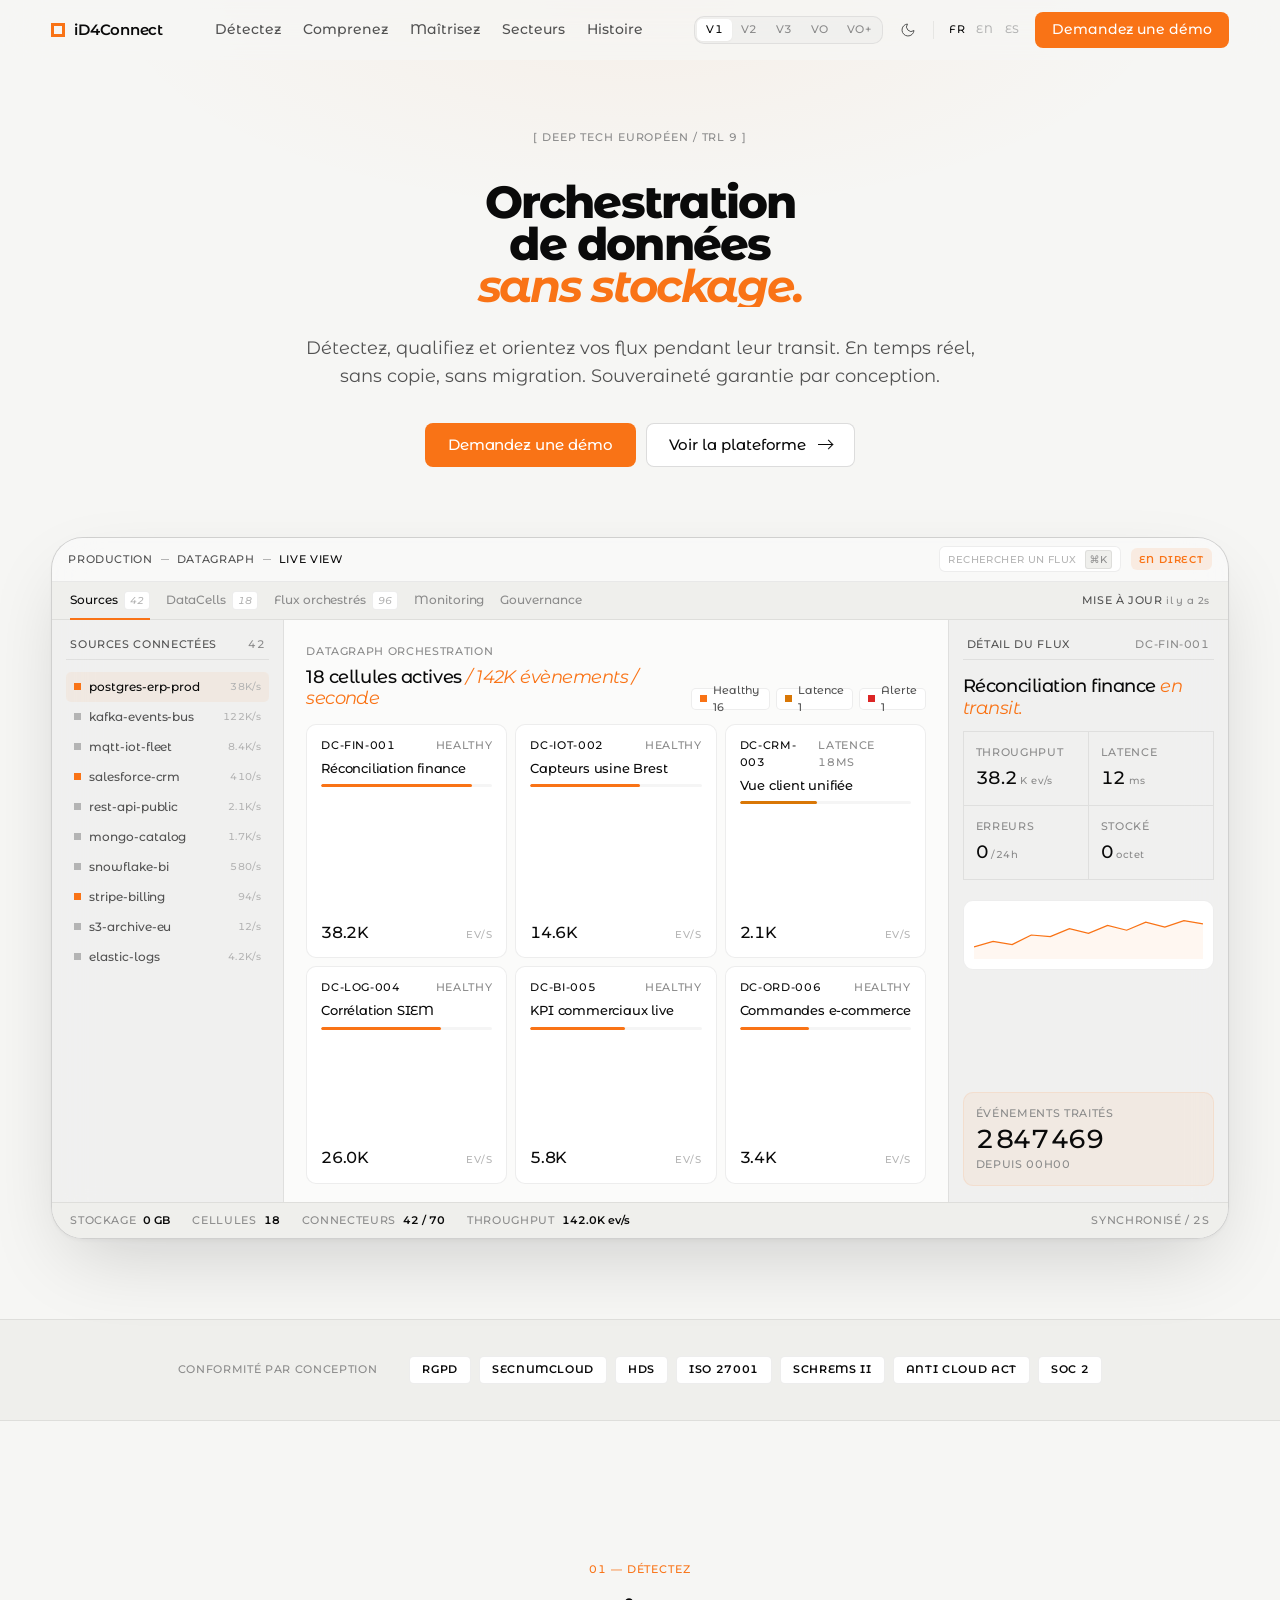
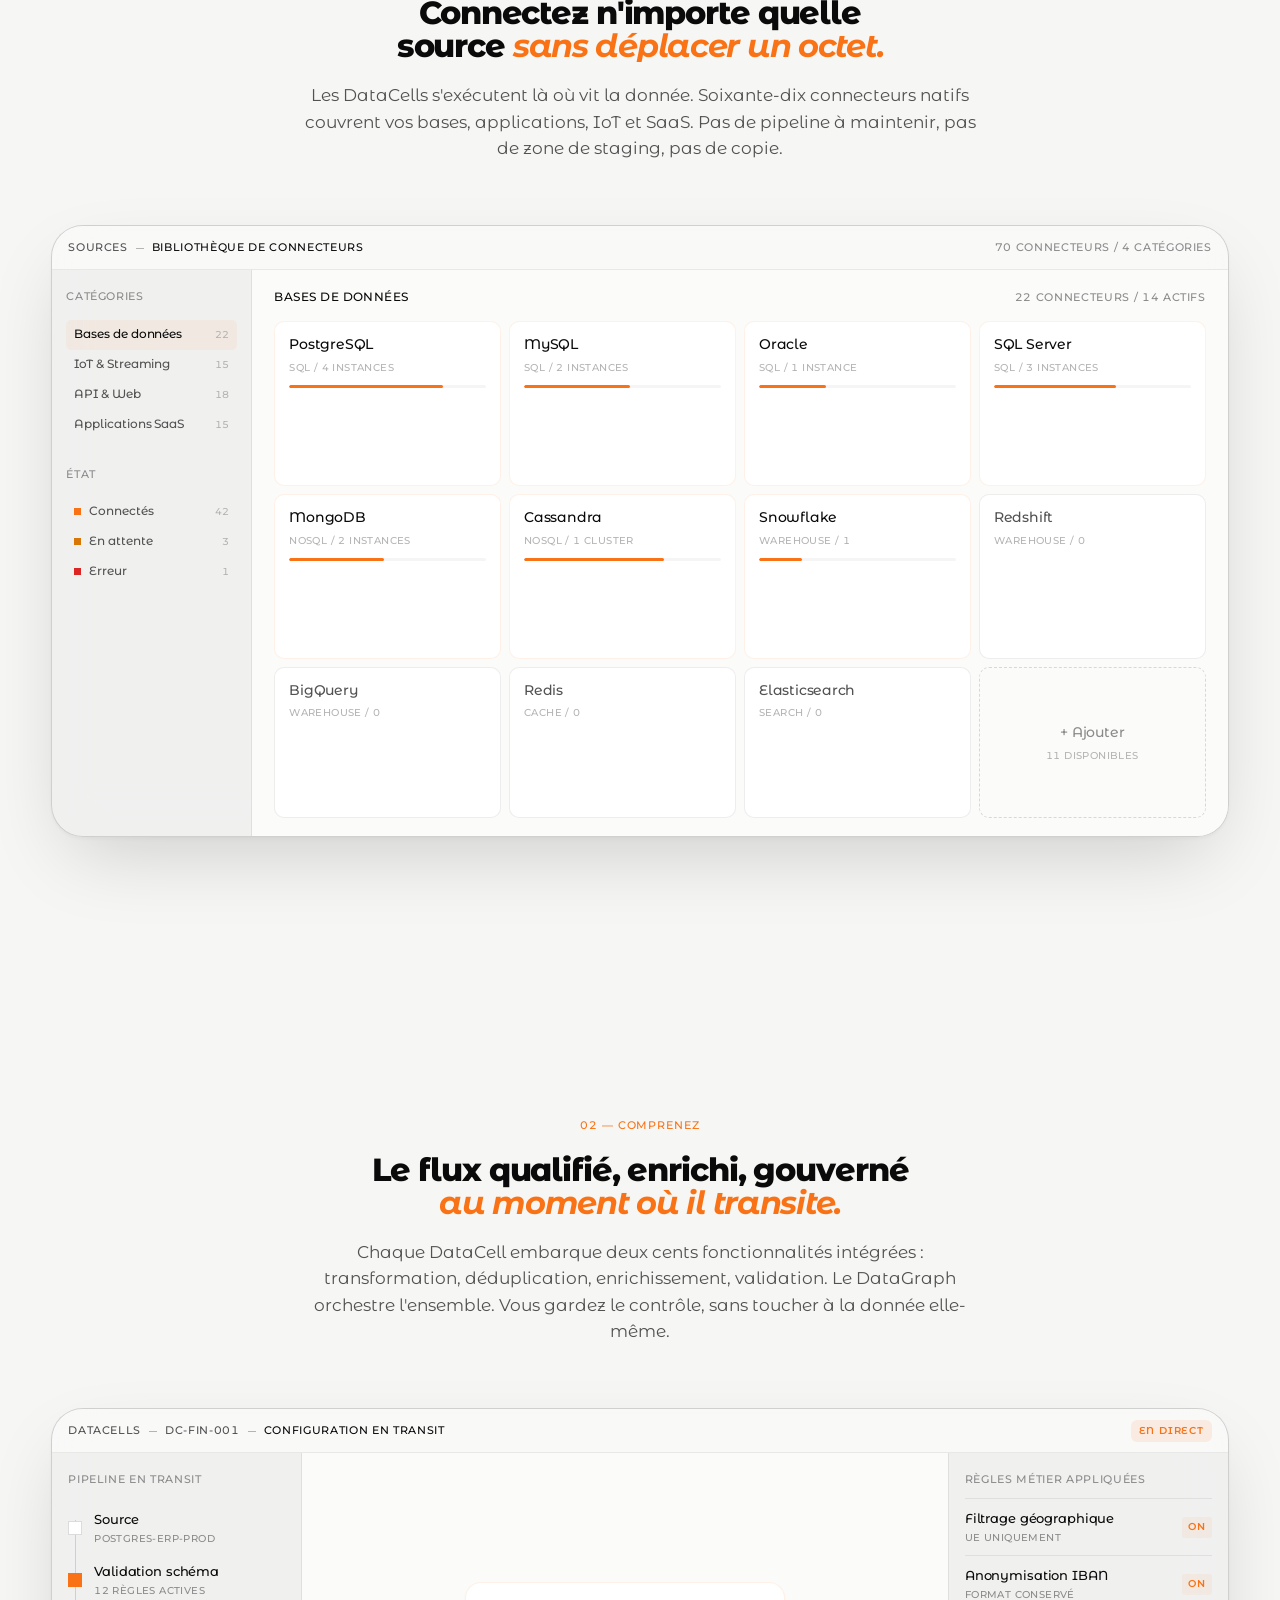
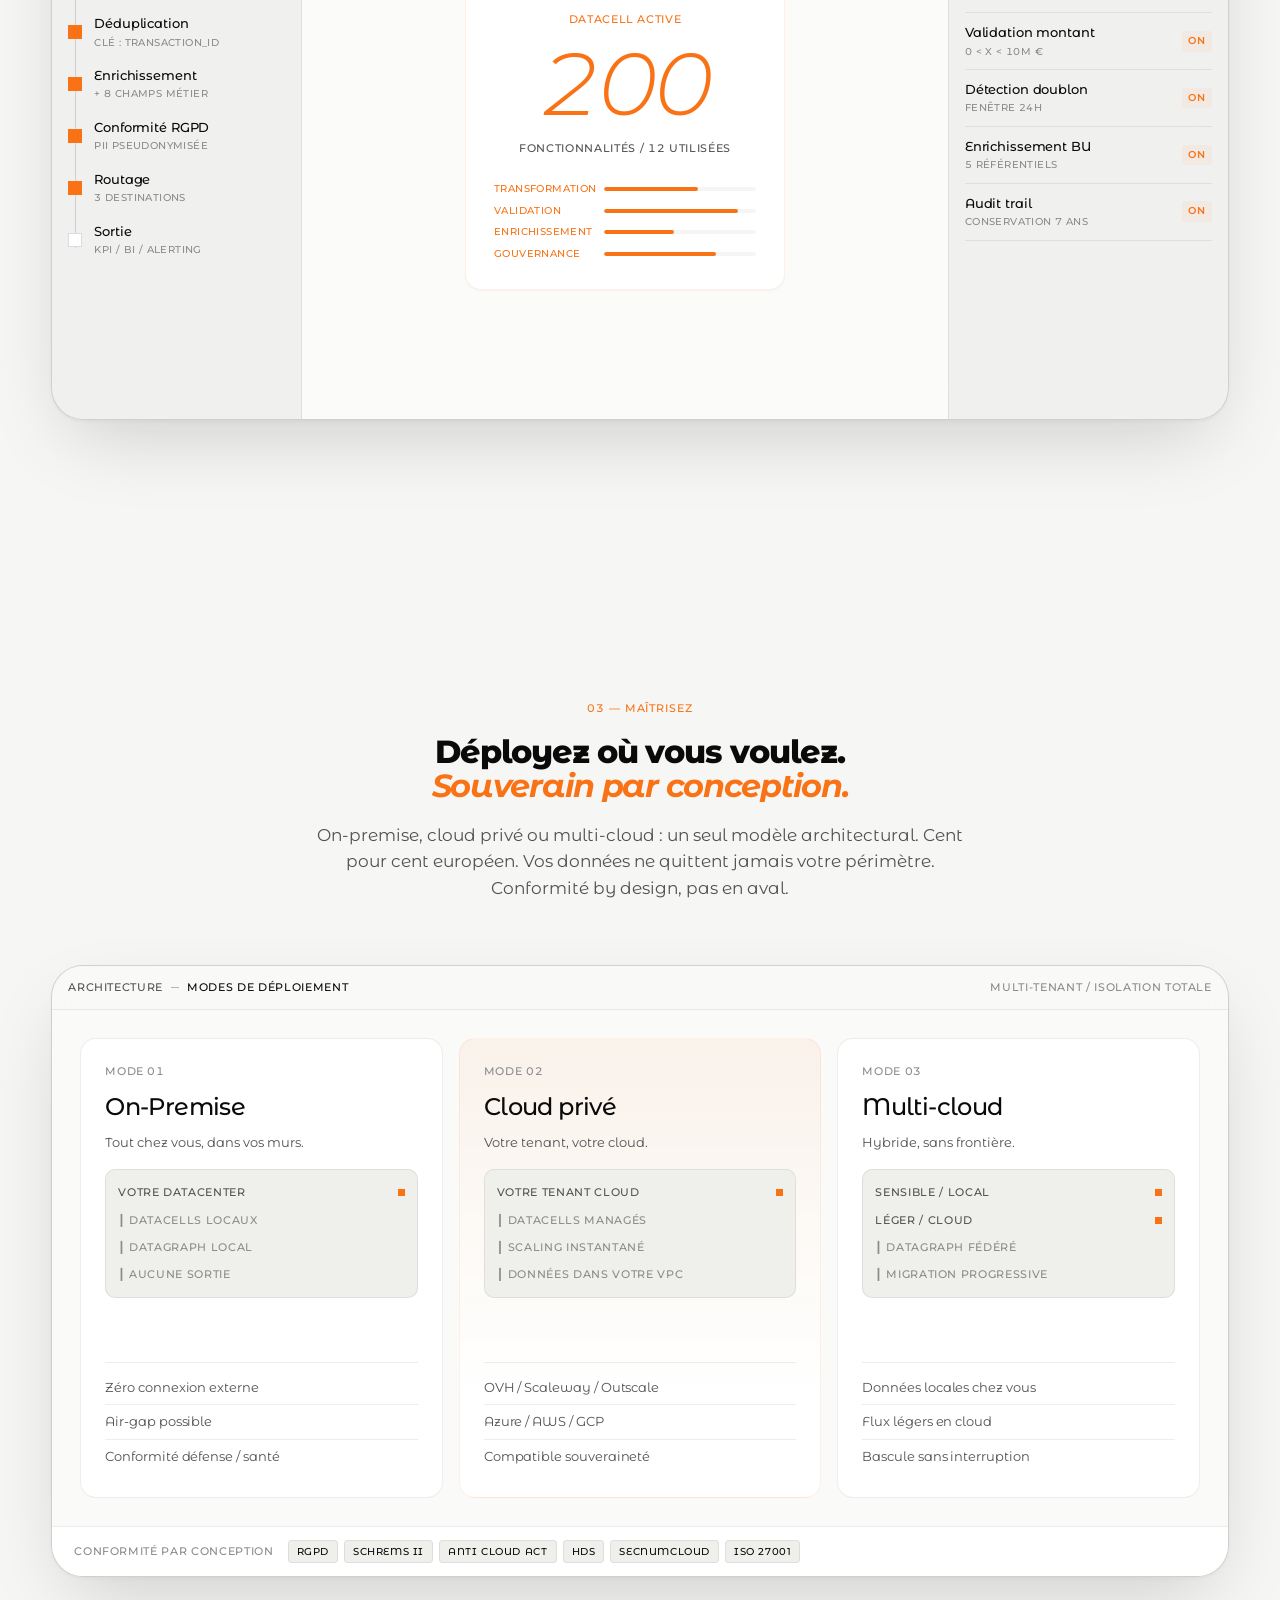
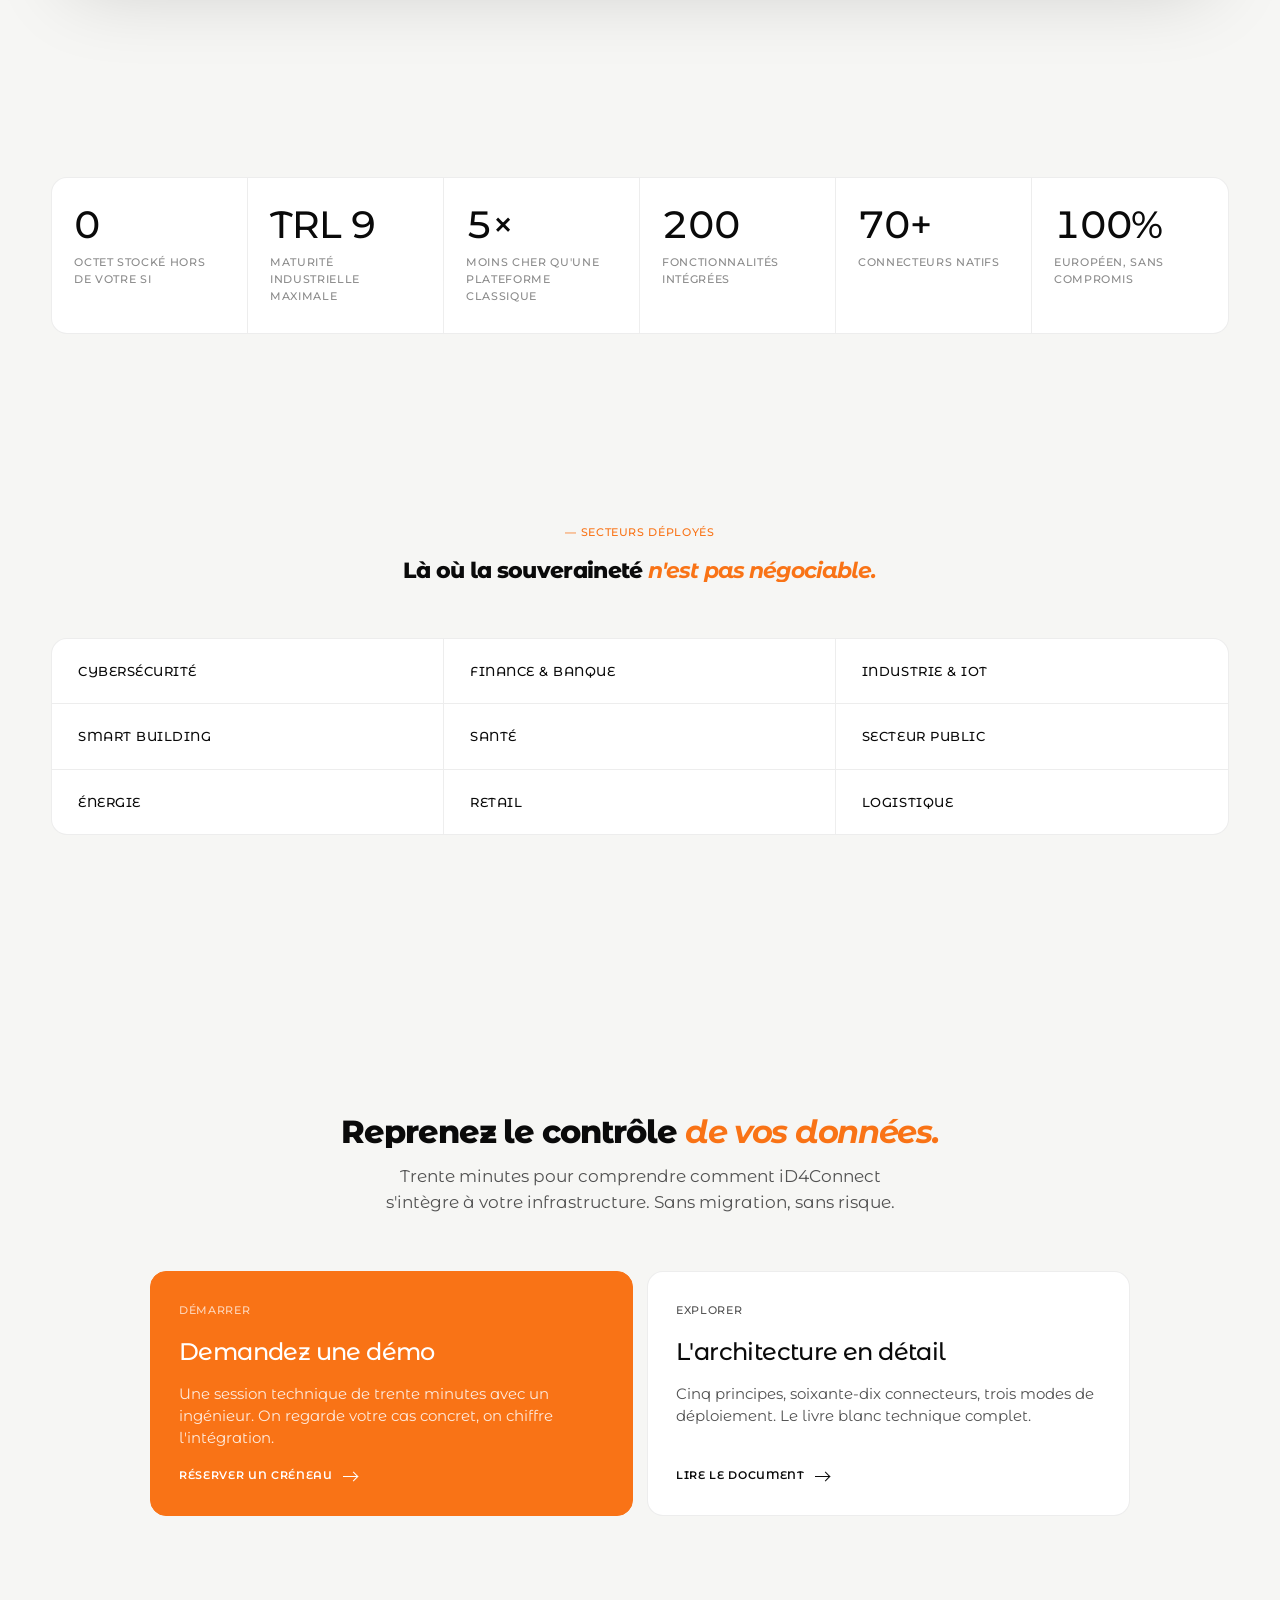
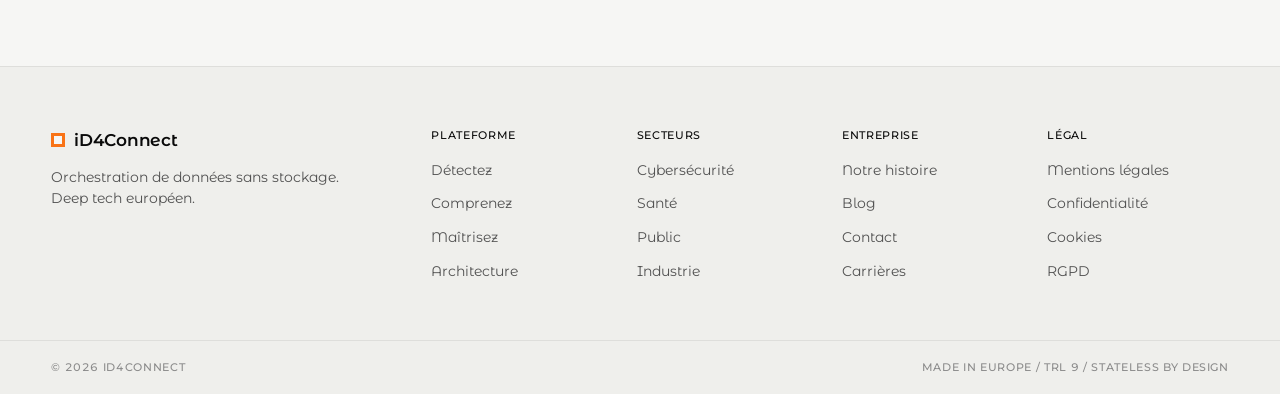
==== commit 778dd930: "Ajout VO+ : refonte editoriale de la VO (anti-pillule, anti-glow, max comprehension)" ====
--- a/index.html
+++ b/index.html
@@ -42,6 +42,7 @@
         <a class="ver__opt" href="v2.html">V2</a>
         <a class="ver__opt" href="v3.html">V3</a>
         <a class="ver__opt" href="vo.html">VO</a>
+        <a class="ver__opt" href="voplus.html">VO+</a>
       </div>
       <button class="hd__theme" id="themeBtn" aria-label="Thème">
         <svg class="ic ic--sun" viewBox="0 0 24 24" fill="none" stroke="currentColor" stroke-width="1.5"><circle cx="12" cy="12" r="4"/><path d="M12 3v2M12 19v2M5.6 5.6l1.4 1.4M17 17l1.4 1.4M3 12h2M19 12h2M5.6 18.4 7 17M17 7l1.4-1.4"/></svg>
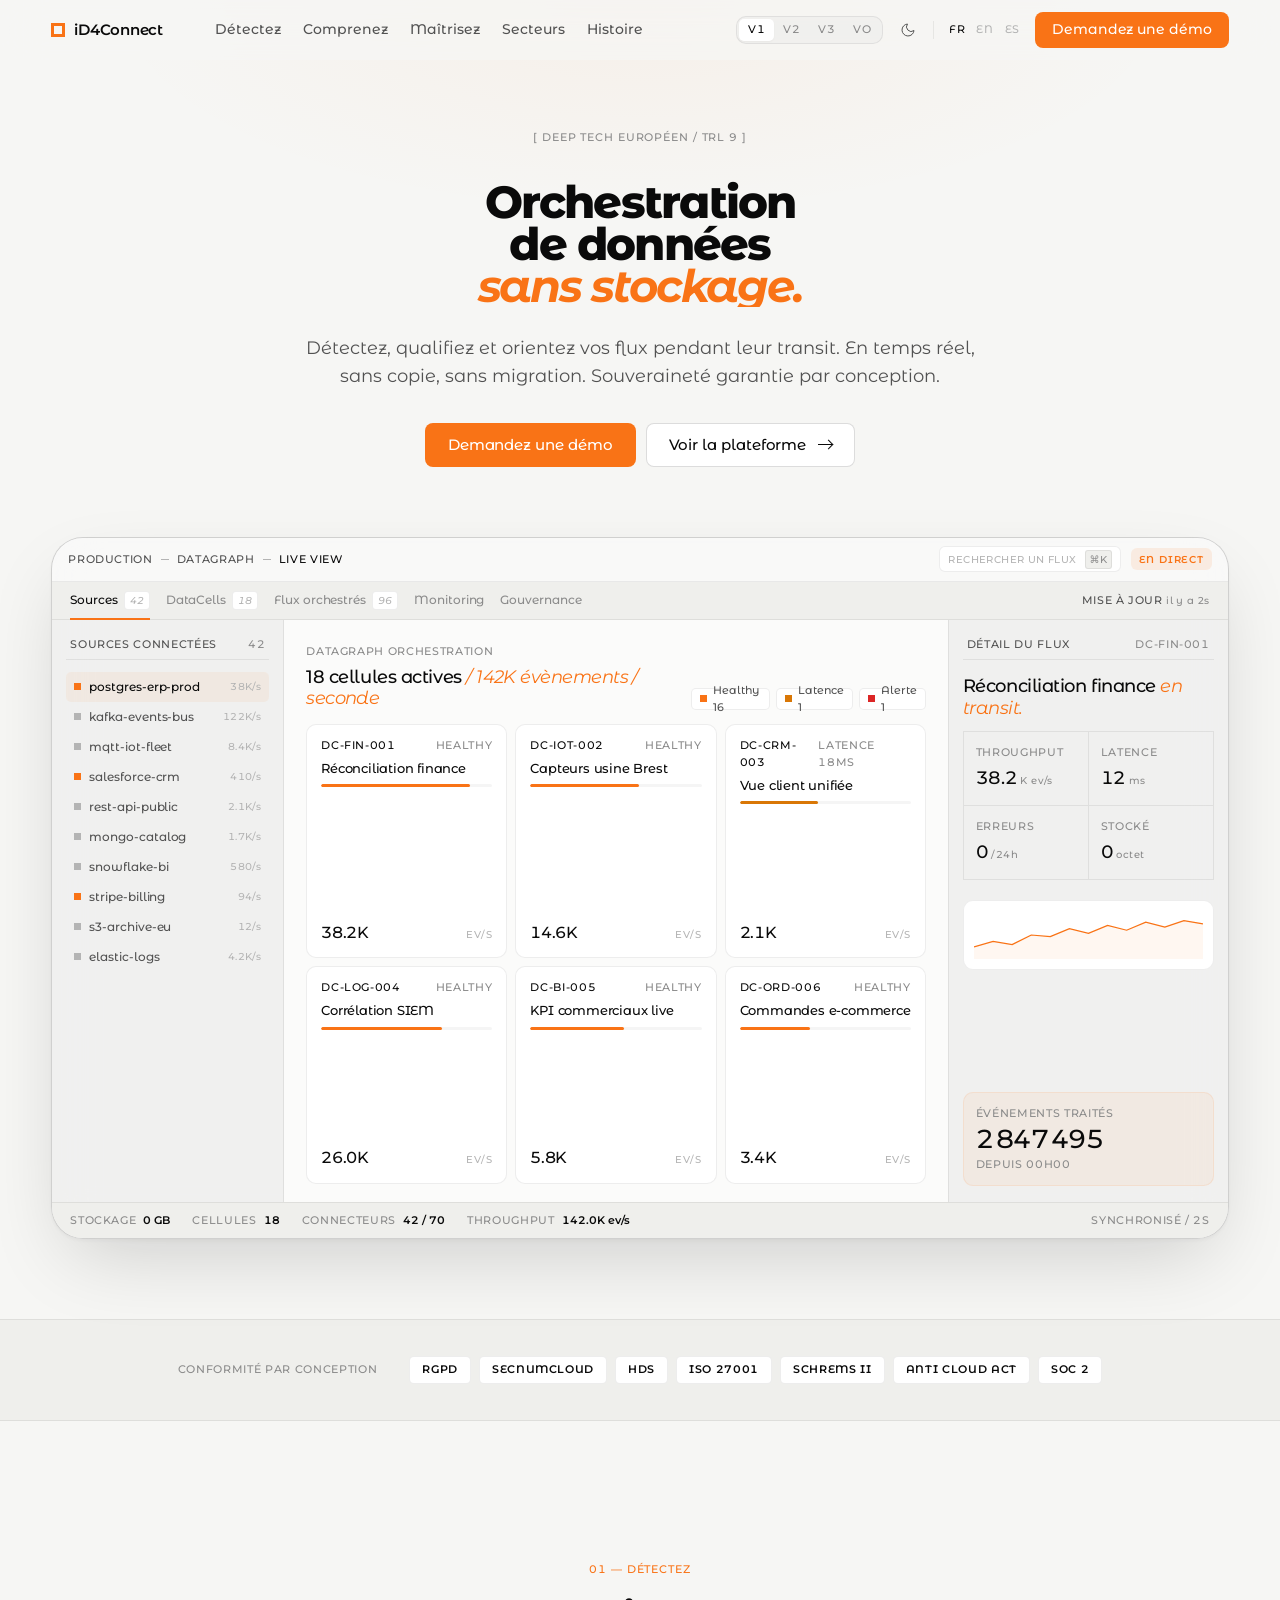
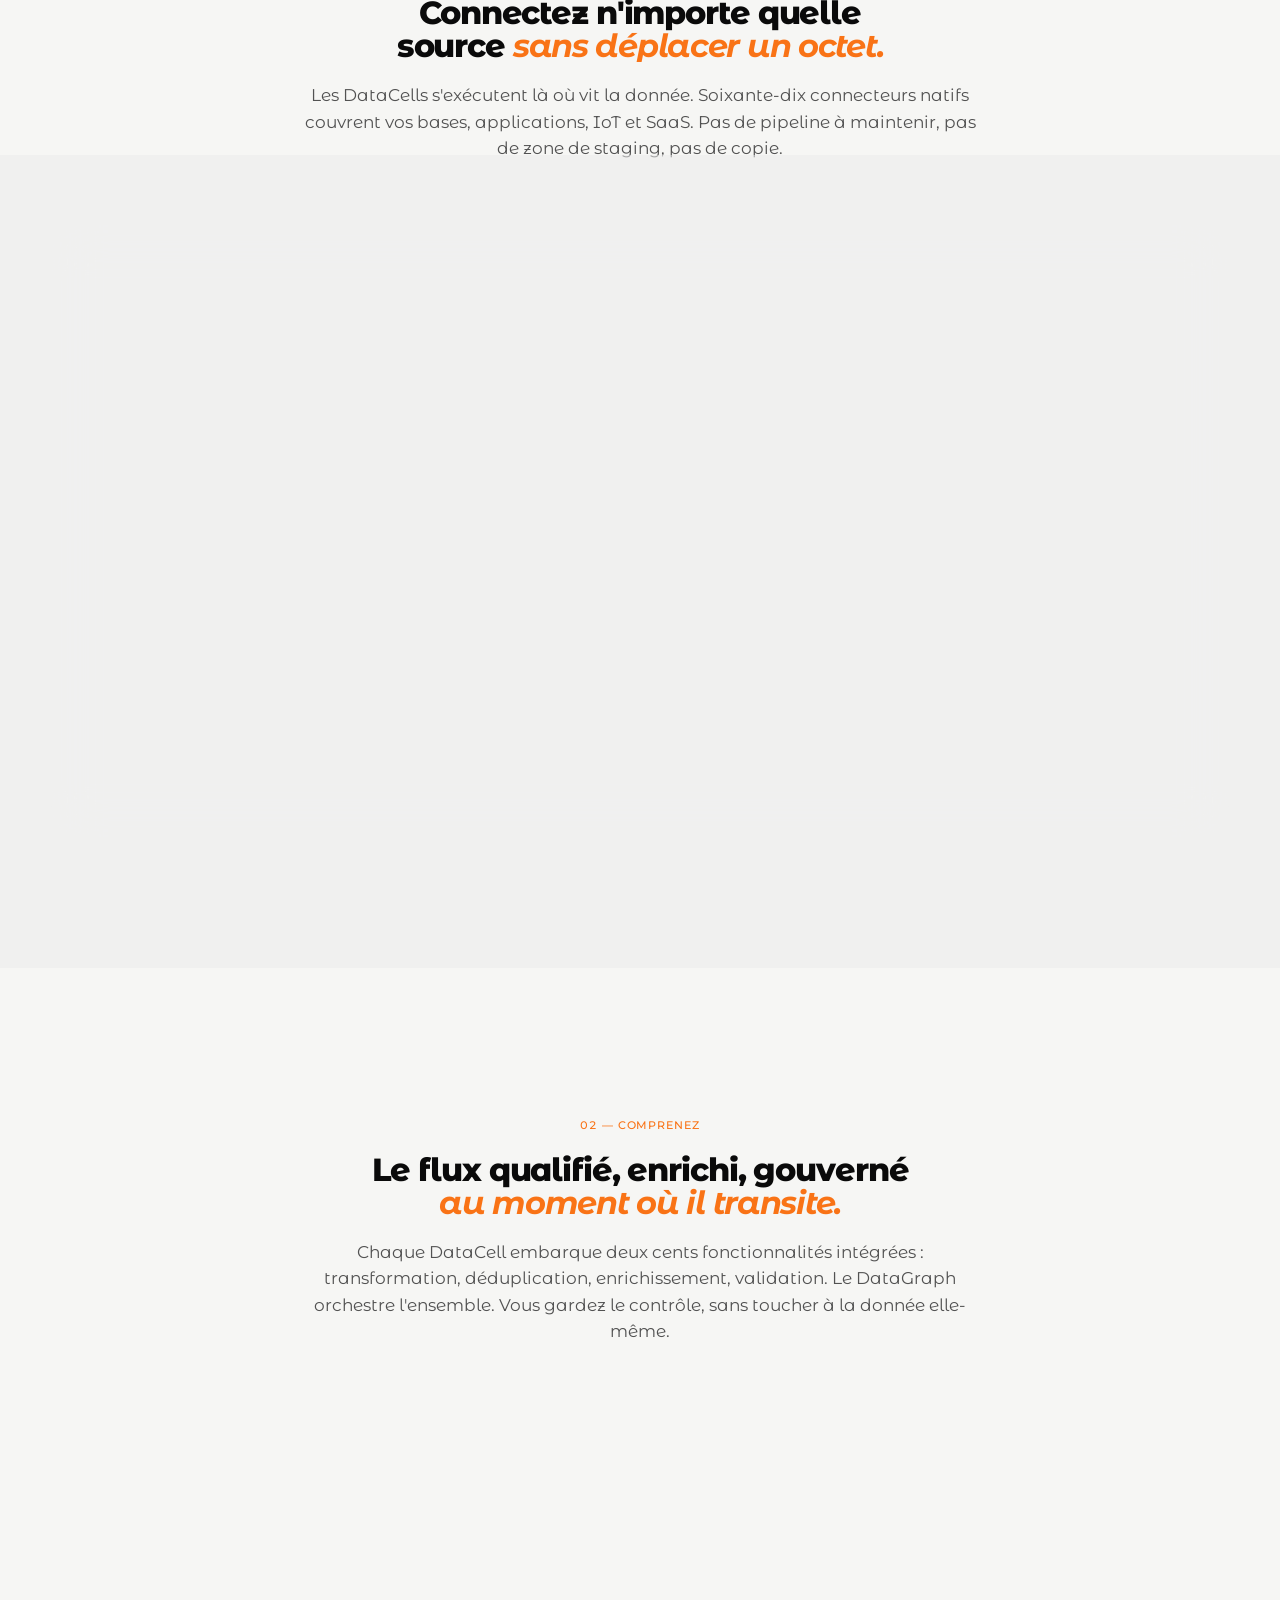
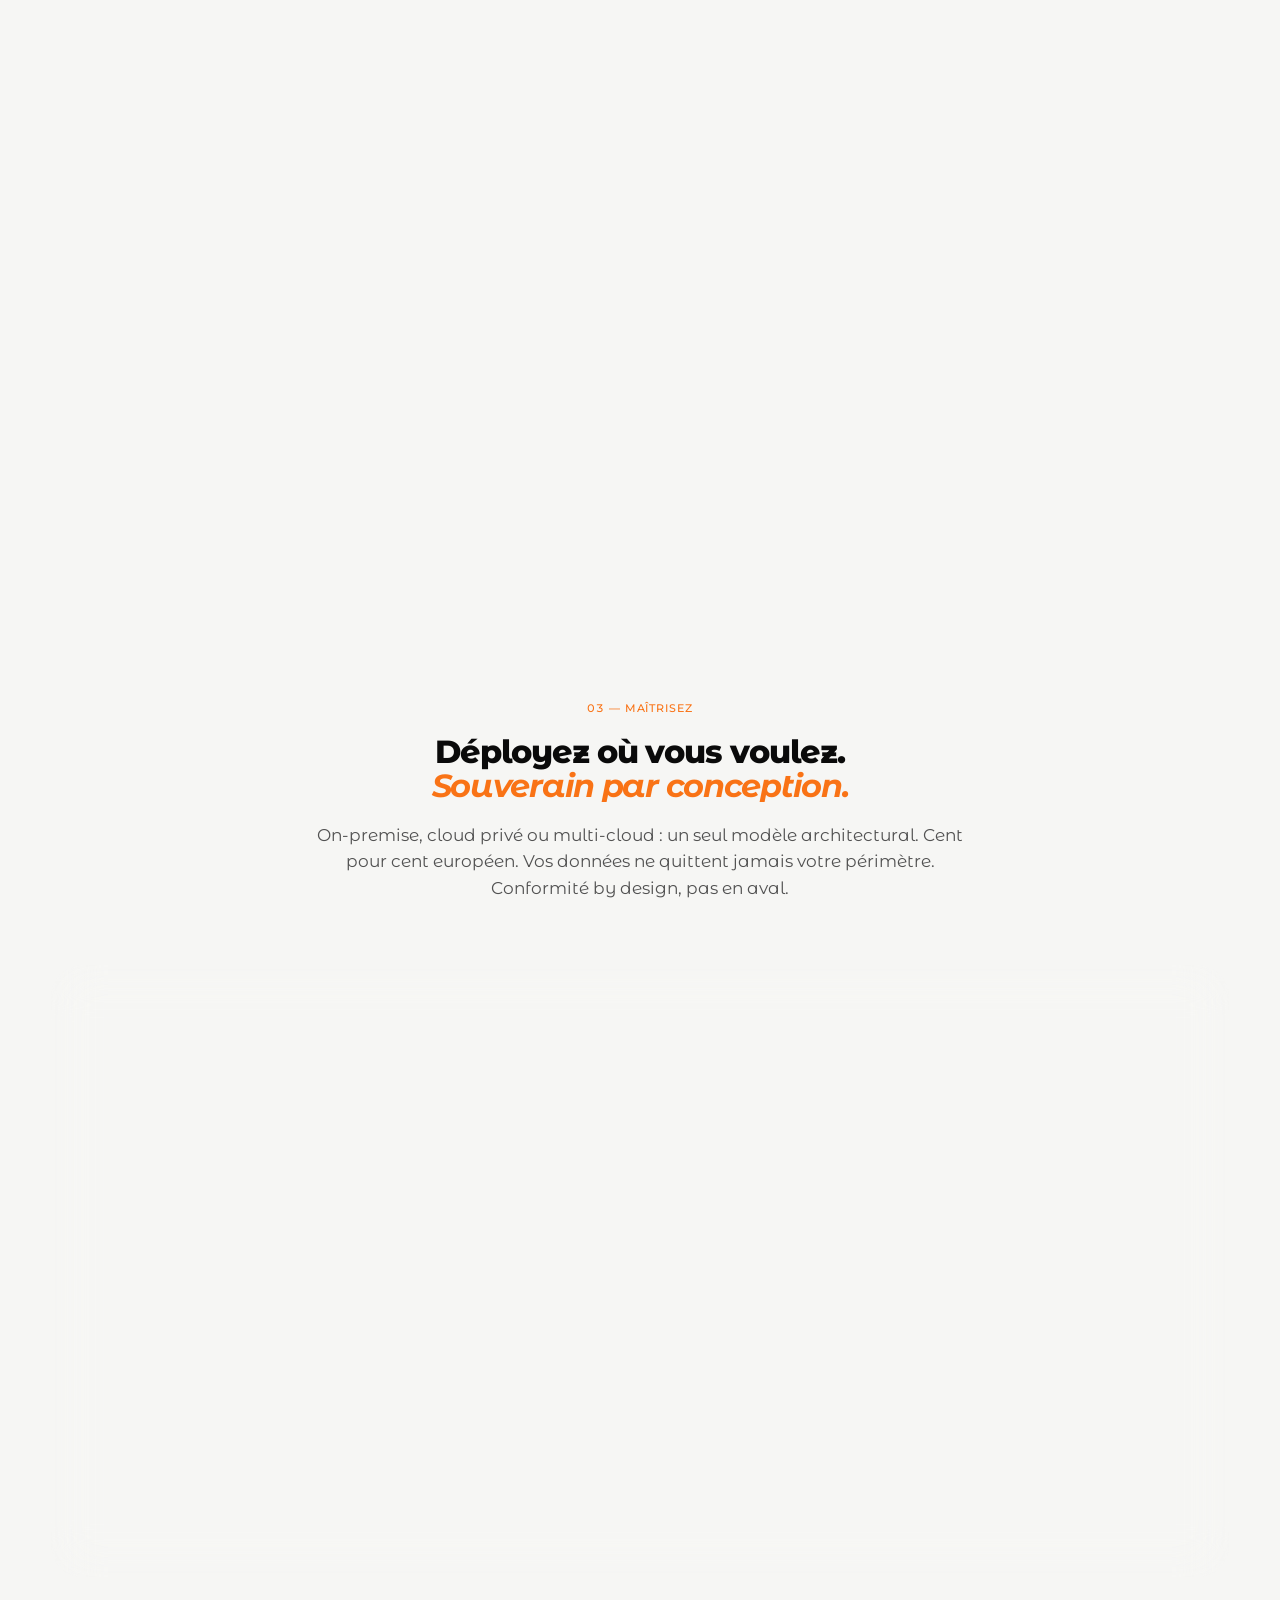
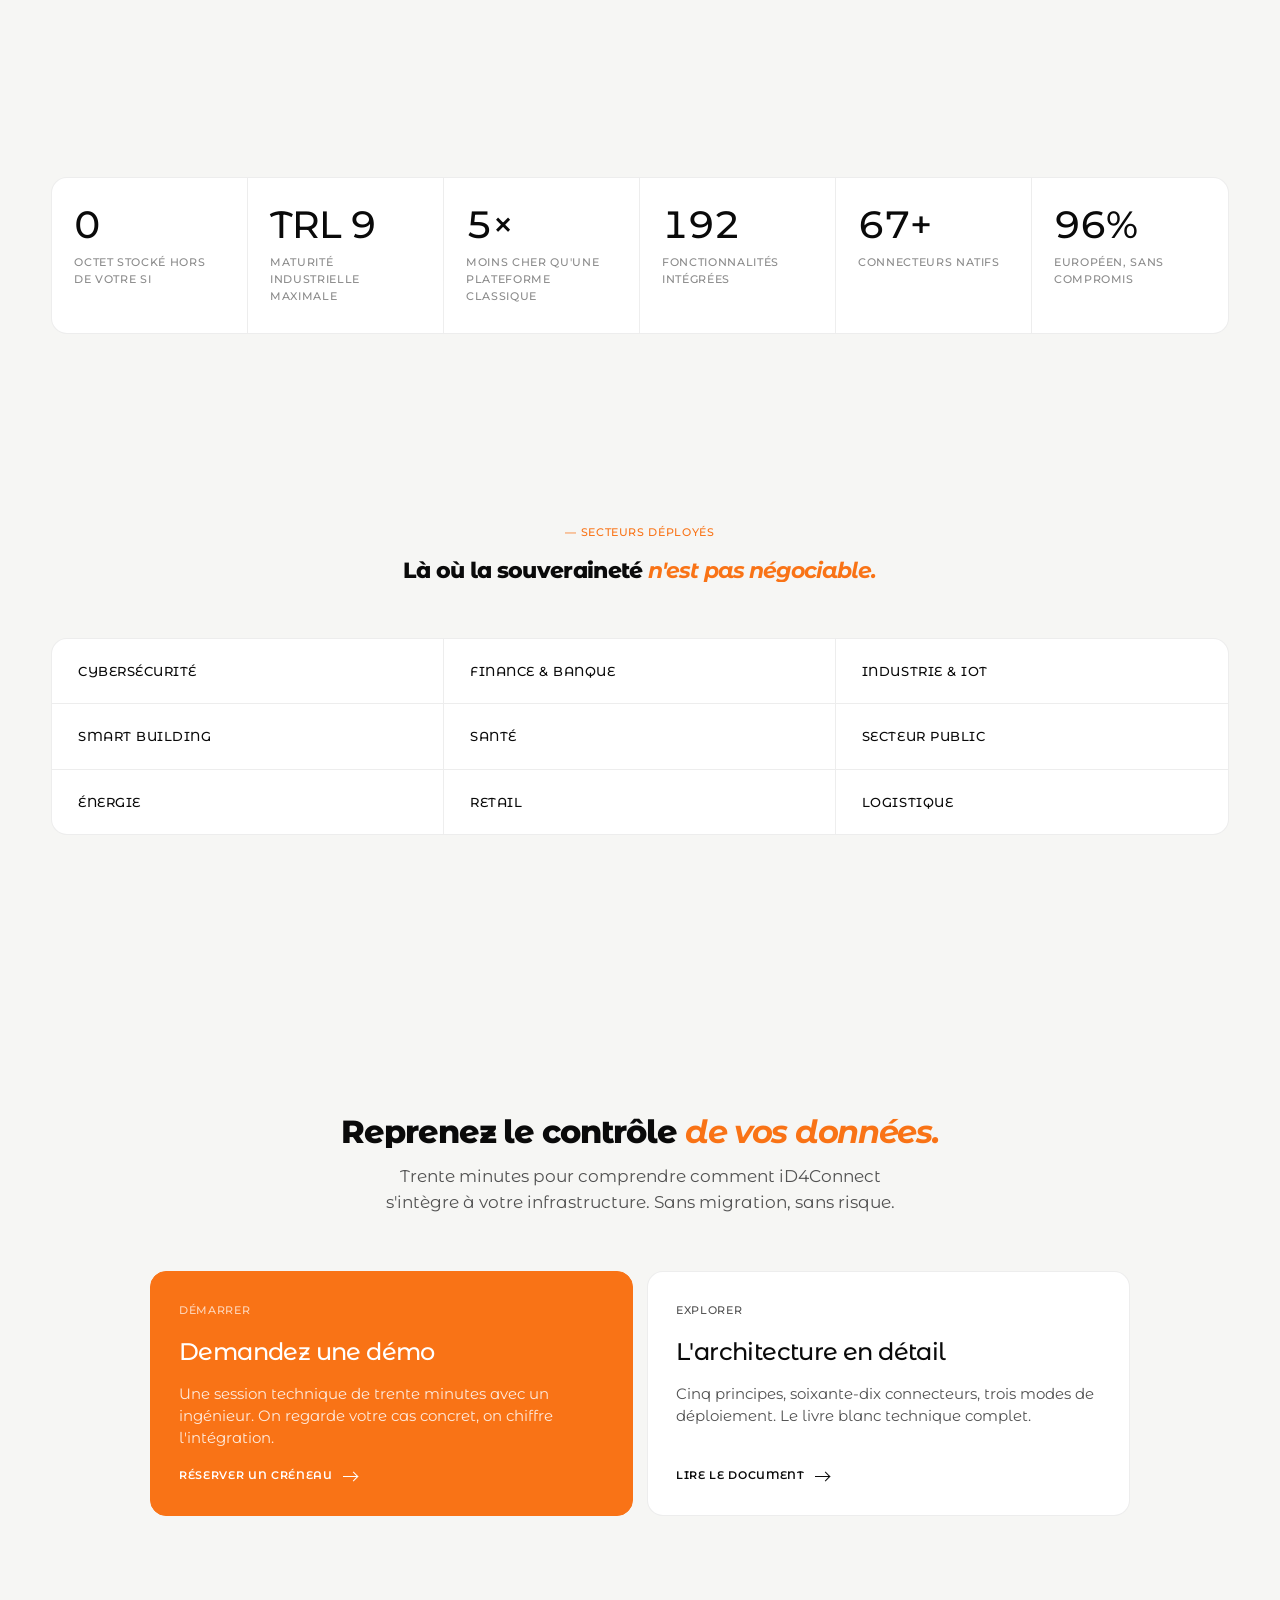
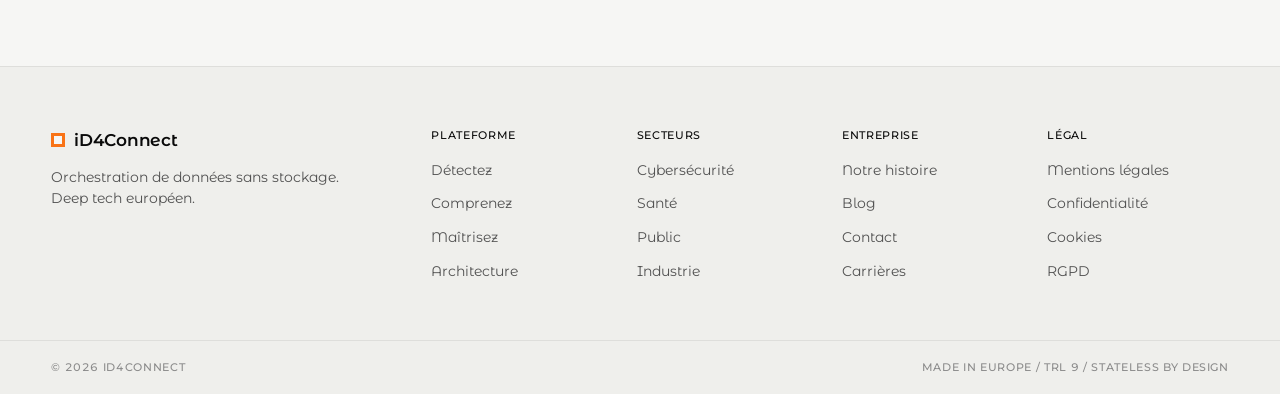
==== commit 8c633832: "Suppression VO+ : retrait des fichiers voplus.* et de toutes les references dans les toggles V1/V2/V" ====
--- a/index.html
+++ b/index.html
@@ -42,7 +42,6 @@
         <a class="ver__opt" href="v2.html">V2</a>
         <a class="ver__opt" href="v3.html">V3</a>
         <a class="ver__opt" href="vo.html">VO</a>
-        <a class="ver__opt" href="voplus.html">VO+</a>
       </div>
       <button class="hd__theme" id="themeBtn" aria-label="Thème">
         <svg class="ic ic--sun" viewBox="0 0 24 24" fill="none" stroke="currentColor" stroke-width="1.5"><circle cx="12" cy="12" r="4"/><path d="M12 3v2M12 19v2M5.6 5.6l1.4 1.4M17 17l1.4 1.4M3 12h2M19 12h2M5.6 18.4 7 17M17 7l1.4-1.4"/></svg>
